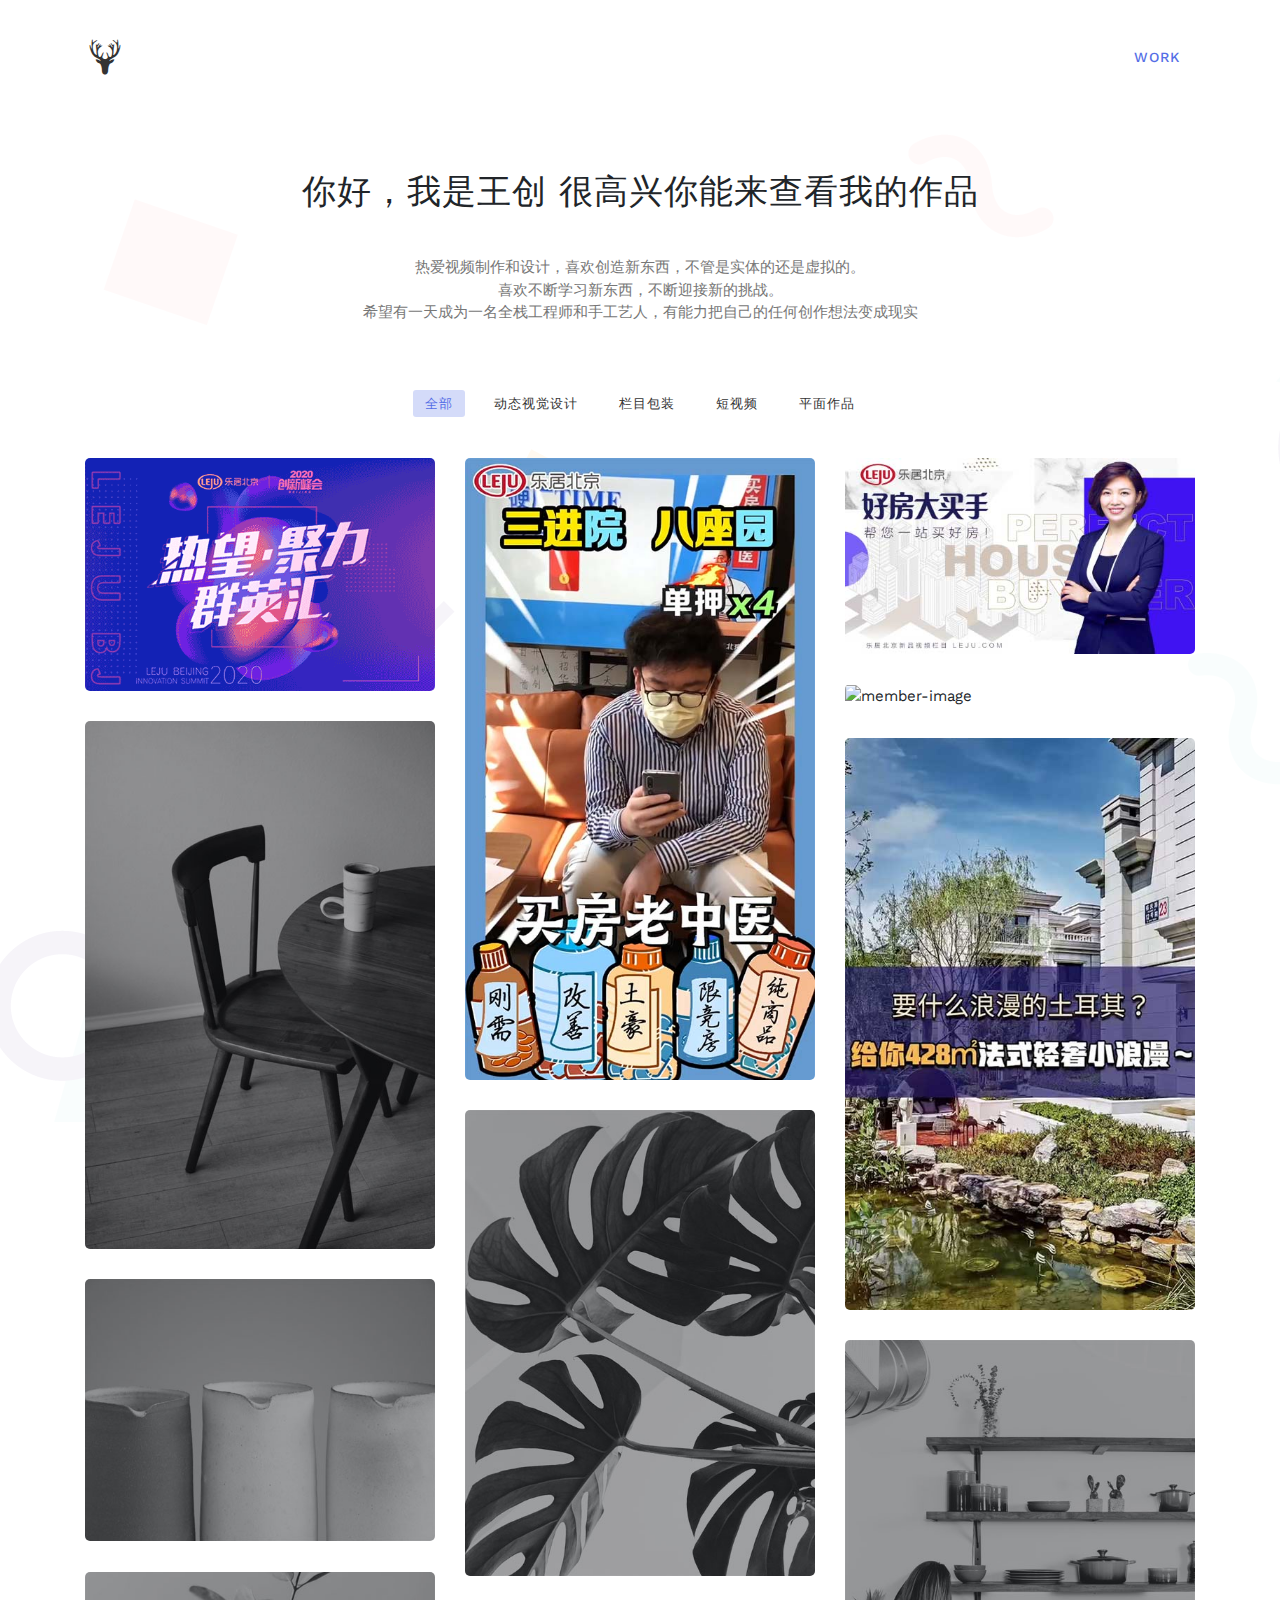
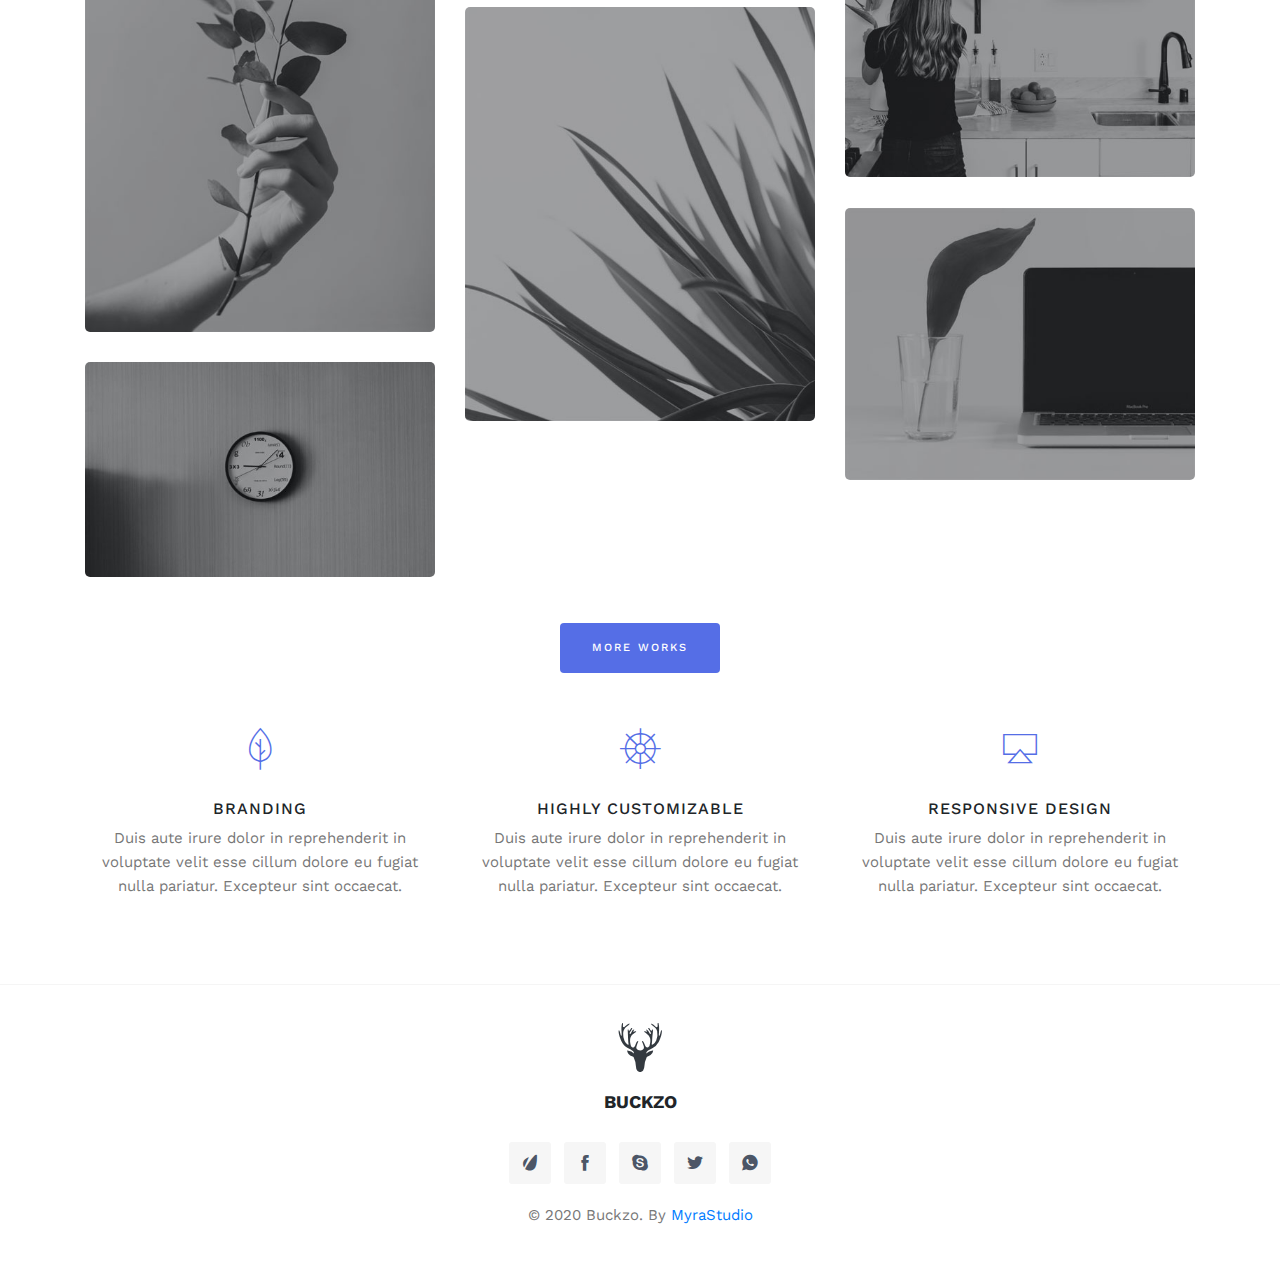
==== index.html @ aee93768 "author" ====
﻿<!DOCTYPE html>
<html lang="en" class="no-js">

    <head>
        <meta charset="utf-8">
        <meta name="viewport" content="width=device-width, initial-scale=1">
        <title>Buckzo - Responsive Minimal Template</title>
        <meta name="description" content="" />
        <meta name="keywords" content="" />
        <meta name="author" content="MyraStudio" />

		<link rel="stylesheet" type="text/css" href="video.css"/>


        <link rel="shortcut icon" href="images/favicon.ico">

        <!-- Bootstrap Css-->
        <link rel="stylesheet" type="text/css" href="css/bootstrap.min.css" />

        <!-- Materialdesign icon Css-->
        <link rel="stylesheet" type="text/css" href="css/icofont.min.css" />
        <!-- Pe 7 icon Css-->
        <link rel="stylesheet" type="text/css" href="css/pe-icon-7-stroke.css" />

        <!-- Custom Css -->
        <link rel="stylesheet" type="text/css" href="css/style.css" />

    </head>

    <body>

        <!-- Start Navbar -->

        <nav class="navbar navbar-expand-lg navbar-default navbar-custom navbar-light">
		
            <div class="container">
                <a class="navbar-brand logo" href="index.html"><i class="icofont-deer-head"></i></a>

                <div class="navbar-header">

                    <button class="navbar-toggler" type="button" data-toggle="collapse" data-target="#navbar-collapse-1"
                        aria-controls="navbarSupportedContent" aria-expanded="false" aria-label="Toggle navigation">
                        <span class="mdi mdi-menu"></span>
                    </button>
                </div>

                <div class="collapse navbar-collapse" id="navbar-collapse-1">
                    <ul class="nav navbar-nav ml-auto">
                        <li class="nav-item"><a class="nav-link" href="index.html">work</a></li>

                    </ul>
                </div>

            </div>
        </nav>
        <!-- End Navbar -->


        <section>
            <div class="container">
                <div class="row">
                    <div class="col-lg-12">
                        <div class="page-title text-center">
                            <div class="row justify-content-center">
                                <div class="col-lg-9">
                                    <h2>你好，我是<strong>王创</strong>     很高兴你能来查看我的作品
                                </h2>

                                    <p class="text-muted">热爱视频制作和设计，喜欢创造新东西，不管是实体的还是虚拟的。<br>喜欢不断学习新东西，不断迎接新的挑战。<br>希望有一天成为一名全栈工程师和手工艺人，有能力把自己的任何创作想法变成现实</p>
                                </div>
                            </div>
                        </div>
                    </div>
                </div>
            </div>
        </section>


        <section class="section">
            <div class="container">

                <!-- SECTION FILTER
                    ================================================== -->
                <div class="row">
                    <div class="col-lg-12">
                        <div class="portfolio-filter text-center">
                            <a href="#" data-filter="*" class="current waves-effect waves-success">全部</a>
                            <a href="#" data-filter=".design" class="waves-effect waves-success">动态视觉设计</a>
                            <a href="#" data-filter=".mockup" class="waves-effect waves-success">栏目包装</a>
                            <a href="#" data-filter=".personal" class="waves-effect waves-success">短视频</a>
                            <a href="#" data-filter=".android" class="waves-effect waves-success">平面作品</a>
                        </div>
                    </div>
                </div>

                <div class="port portfolio-masonry m-b-30">
                    <div class="portfolioContainer row">
                        <div class="col-lg-4 design">
                            <div class="portfolio-box">
                                <div class="m-video" data-src="media/leju2020.mp4">
                                    <div class="portfolio-box-img">
                                        <img src="images/works/leju2020.gif" class="img-fluid" alt="member-image">
                                    </div>
                                    <div class="portfolio-box-detail">
                                        <p>动态主视觉设计</p>
                                        <h4>乐居2020动态主视觉</h4>
                                    </div>
                                </div>
                             </div>
                        </div>

                        <div class="col-lg-4 personal">
							<div class="m-video" data-src="media/lzy_rapper.mp4" >

                                <div class="portfolio-box">
                                    <div class="portfolio-box-img">
                                        <img src="images/works/img2.jpg" class="img-fluid" alt="member-image">
                                    </div>
                                    <div class="portfolio-box-detail">
                                        <p>短视频</p>
                                        <h4>买房老中医_房产新说唱</h4>
                                    </div>
                                </div>

								</div>
                        </div>

                        <div class="col-lg-4  mockup">
                           <div class="m-video" data-src="media/dms_op.mp4">
                                <div class="portfolio-box">
                                    <div class="portfolio-box-img">
                                        <img src="images/works/img3.jpg" class="img-fluid" alt="member-image">
                                    </div>
                                    <div class="portfolio-box-detail">
                                        <p>栏目包装</p>
                                        <h4>好房大买手片头</h4>
                                    </div>
                                </div>
                            </div>
                        </div>

                        <div class="col-lg-4 design">
                          <div class="m-video" data-src="media/leju2020_wechat.mp4">
                                <div class="portfolio-box">
                                    <div class="portfolio-box-img">
                                        <img src="images/works/leju2020_wechat.gif" class="img-fluid" alt="member-image">
                                    </div>
                                    <div class="portfolio-box-detail">
                                        <p>动态视觉设计</p>
                                        <h4>乐居2020创新峰会 朋友圈前宣倒计时</h4>
                                    </div>
                                </div>
                            </div>
                        </div>

                        <div class="col-lg-4 mockup android">
                            <a href="">
                                <div class="portfolio-box">
                                    <div class="portfolio-box-img">
                                        <img src="images/works/img5.jpg" class="img-fluid" alt="member-image">
                                    </div>
                                    <div class="portfolio-box-detail">
                                        <p>UI Elements, Media</p>
                                        <h4>Console Activity</h4>
                                    </div>
                                </div>
                            </a>
                        </div>

                        <div class="col-lg-4 design personal">
                           <div class="m-video" data-src="media/dms_fs.mp4">
                                <div class="portfolio-box">
                                    <div class="portfolio-box-img">
                                        <img src="images/works/img6.jpg" class="img-fluid" alt="member-image">
                                    </div>
                                    <div class="portfolio-box-detail">
                                        <p>短视频</p>
                                        <h4>好房大买手_金隅上城庄园</h4>
                                    </div>
                                </div>
                            </div>
                        </div>

                        <div class="col-lg-4 mockup android">
                            <a href="">
                                <div class="portfolio-box">
                                    <div class="portfolio-box-img">
                                        <img src="images/works/img8.jpg" class="img-fluid" alt="member-image">
                                    </div>
                                    <div class="portfolio-box-detail">
                                        <p>UI Elements, Media</p>
                                        <h4>Console Activity</h4>
                                    </div>
                                </div>
                            </a>
                        </div>

                        <div class="col-lg-4 design mockup">
                            <a href="">
                                <div class="portfolio-box">
                                    <div class="portfolio-box-img">
                                        <img src="images/works/img7.jpg" class="img-fluid" alt="member-image">
                                    </div>
                                    <div class="portfolio-box-detail">
                                        <p>Illustrations, Graphics</p>
                                        <h4>Shake It!</h4>
                                    </div>
                                </div>
                            </a>
                        </div>

                        <div class="col-lg-4 design mockup">
                            <a href="">
                                <div class="portfolio-box">
                                    <div class="portfolio-box-img">
                                        <img src="images/works/img9.jpg" class="img-fluid" alt="member-image">
                                    </div>
                                    <div class="portfolio-box-detail">
                                        <p>Illustrations, Graphics</p>
                                        <h4>Shake It!</h4>
                                    </div>
                                </div>
                            </a>
                        </div>

                        <div class="col-lg-4 design mockup">
                            <a href="">
                                <div class="portfolio-box">
                                    <div class="portfolio-box-img">
                                        <img src="images/works/img10.jpg" class="img-fluid" alt="member-image">
                                    </div>
                                    <div class="portfolio-box-detail">
                                        <p>Illustrations, Graphics</p>
                                        <h4>Shake It!</h4>
                                    </div>
                                </div>
                            </a>
                        </div>

                        <div class="col-lg-4 design">
                            <a href="">
                                <div class="portfolio-box">
                                    <div class="portfolio-box-img">
                                        <img src="images/works/img11.jpg" class="img-fluid" alt="member-image">
                                    </div>
                                    <div class="portfolio-box-detail">
                                        <p>Illustrations, Graphics</p>
                                        <h4>Shake It!</h4>
                                    </div>
                                </div>
                            </a>
                        </div>

                        <div class="col-lg-4 design mockup">
                            <a href="">
                                <div class="portfolio-box">
                                    <div class="portfolio-box-img">
                                        <img src="images/works/img12.jpg" class="img-fluid" alt="member-image">
                                    </div>
                                    <div class="portfolio-box-detail">
                                        <p>Illustrations, Graphics</p>
                                        <h4>Shake It!</h4>
                                    </div>
                                </div>
                            </a>
                        </div>

                        <div class="col-lg-4 design mockup">
                            <a href="">
                                <div class="portfolio-box">
                                    <div class="portfolio-box-img">
                                        <img src="images/works/img13.jpg" class="img-fluid" alt="member-image">
                                    </div>
                                    <div class="portfolio-box-detail">
                                        <p>Illustrations, Graphics</p>
                                        <h4>Shake It!</h4>
                                    </div>
                                </div>
                            </a>
                        </div>

                    </div>
                    <!-- end portfoliocontainer-->
                </div>
                <!-- End row -->

                <div class="row">
                    <div class="col-lg-12">
                        <div class="text-center margin-t-30">
                            <a href="work.html" class="btn btn-custom">More works</a>
                        </div>
                    </div>
                </div>

            </div> <!-- end container -->
        </section>

        <section class="margin-t-30">
            <div class="container">

                <div class="row text-center">
                    <div class="col-lg-4">
                        <div class="service-box">
                            <div class="service-icon">
                                <i class="pe-7s-leaf text-custom"></i>
                            </div>
                            <h4 class="text-uppercase service-title mt-3">Branding</h4>

                            <p class="text-muted">Duis aute irure dolor in reprehenderit in voluptate velit esse cillum dolore eu fugiat nulla pariatur. Excepteur sint occaecat.</p>
                        </div>
                    </div>
                    <div class="col-lg-4">
                        <div class="service-box">
                            <div class="service-icon">
                                <i class="pe-7s-helm text-custom"></i>
                            </div>
                            <h4 class="text-uppercase service-title mt-3">Highly customizable</h4>

                            <p class="text-muted">Duis aute irure dolor in reprehenderit in voluptate velit esse cillum dolore eu fugiat nulla pariatur. Excepteur sint occaecat.</p>
                        </div>
                    </div>

                    <div class="col-lg-4">
                        <div class="service-box">
                            <div class="service-icon">
                                <i class="pe-7s-airplay text-custom"></i>
                            </div>
                            <h4 class="text-uppercase service-title mt-3">Responsive design</h4>

                            <p class="text-muted">Duis aute irure dolor in reprehenderit in voluptate velit esse cillum dolore eu fugiat nulla pariatur. Excepteur sint occaecat.</p>
                        </div>
                    </div>
                </div>

            </div> <!-- end container -->
        </section>


        <!-- FOOTER -->
        <footer class="footer">
            <div class="container">

                <div class="row">
                    <div class="col-lg-12">
                        <div class="text-center">
                            <a class="pb-2 display-4 mb-0 d-inline-block text-dark" href="index.html"><i
                                    class="icofont-deer-head"></i></a>
                            <h4 class="font-weight-bold">BUCKZO</h4>

                            <ul class="list-inline social-circle margin-t-30">
                                <li class="list-inline-item"><a href=""> <i class="icofont-envato"></i> </a></li>
                                <li class="list-inline-item"><a href=""> <i class="icofont-facebook"></i> </a></li>
                                <li class="list-inline-item"><a href=""> <i class="icofont-skype"></i> </a></li>
                                <li class="list-inline-item"><a href=""> <i class="icofont-twitter"></i> </a></li>
                                <li class="list-inline-item"><a href=""> <i class="icofont-whatsapp"></i> </a></li>
                            </ul>

                            <p class="text-muted m-b-0 copyright-txt"> © 2020 Buckzo. By <a href="http://www.bootstrapmb.com" title="">MyraStudio</a></p>

                        </div>
                    </div>
                </div>
                <!-- end row -->

            </div>
        </footer>

        <!-- END FOOTER -->

        <!-- JAVASCRIPTS -->
		<script src="js/jquery.min.js"></script>
<script src="js/pingzi_video.js" type="text/javascript" charset="utf-8"></script>
        <script src="js/jquery-2.1.4.min.js"></script>
        <script src="js/bootstrap.min.js"></script>
        <!-- isotope filter plugin -->
        <script src="js/isotope.pkgd.min.js"></script>
        <script src="js/portfolio-filter.js"></script>
        <script src="js/app.js"></script>
    </body>

</html>
---- video.css ----
ul,
li {
  padding: 0;
  margin: 0;
}
* {
  -webkit-box-sizing: border-box;
  -moz-box-sizing: border-box;
  box-sizing: border-box;
}
/*
 *  视频播放器
 * */
.video-box {
  position: fixed;
  top: 0;
  left: 0;
  right: 0;
  bottom: 0;
  width: 100%;
  height: 100%;
  font-size: 0;
  z-index: 99999999999;
}
.video-box button {
  display: inline-block;
  padding: 0;
  border: 0 none;
  background: none;
  text-align: center;
  outline: none;
  cursor: pointer;
}
.video-box .video-button {
  display: inline-block;
  width: 36px;
  height: 36px;
  color: #fff;
  position: relative;
  overflow: hidden;
}
.video-box .video-button i {
  font-size: 56px;
}
.video-box .video-button.video-btn-volume i {
  font-size: 20px;
}
.video-box .video-button.video-tooltip-toggle i {
  font-size: 20px;
}
.video-box .video-video {
  position: relative;
  width: 100%;
  height: 100%;
  overflow: hidden;
}
.video-box .video-video video {
  position: relative;
  display: block;
  top: 0;
  left: 0;
  width: 100%;
  height: 100%;
  background: #000;
}
.video-box .video-container {
  width: 852px;
  min-height: 550px;
  max-height: 90vh;
  background: #000000;
  overflow: hidden;
  opacity: 0;
}
.video-box .video-container.video-ready {
  opacity: 1;
}
.video-box.quanping .video-container {
  width: 100%;
  height: 100%;
  max-height: 100%;
  position: relative;
  left: 0;
  top: 0;
  transform: none;
}
.video-box.video-playing .video-div.video-hide-ui .video-ui {
  -webkit-transform: translateY(39px);
  -ms-transform: translateY(39px);
  transform: translateY(39px);
}
.video-box.heibian .video-container {
  padding: 40px 0;
}
.video-box.heibian .video-div.video-hide-ui .video-ui {
  -webkit-transform: translateY(0px);
  -ms-transform: translateY(0px);
  transform: translateY(0px);
}
.video-box.heibian.quanping .video-container {
  padding: 0;
}
.video-box.hideui .video-div .video-ui {
  -webkit-transform: translateY(39px);
  -ms-transform: translateY(39px);
  transform: translateY(39px);
}
.video-box .i {
  font-family: none;
  height: 100%;
  width: 100%;
  background-size: 80%;
  background-position: center;
  background-repeat: no-repeat;
}
.video-box .i:before,
.video-box i:after {
  display: none !important;
}
.video-box .i-voice-on {
  background-image: url("data:image/svg+xml;utf8,%3Csvg%20xmlns%3D'http%3A%2F%2Fwww.w3.org%2F2000%2Fsvg'%20viewBox%3D'0%200%2030%2030'%20%20%3E%3Cg%20%20stroke%3D'%23fff'%20stroke-width%3D'1'%20stroke-linecap%3D'round'%20stroke-linejoin%3D'round'%3E%3Cpath%20d%3D'M2%2C10L2%2C20L5%2C20L13%2C25L13%2C5L5%2C10L5%2C10Z'%2F%3E%3Cpath%20d%3D'M18%2C10C%2022%2C12%2022%2C18%2018%2C20'%20%2F%3E%3Cpath%20d%3D'M22%2C6C%2028%2C10%2028%2C20%2022%2C24'%20%2F%3E%3C%2Fg%3E%3C%2Fsvg%3E");
}
.video-box .i-voice-off {
  background-image: url("data:image/svg+xml;utf8,%3Csvg%20xmlns%3D'http%3A%2F%2Fwww.w3.org%2F2000%2Fsvg'%20viewBox%3D'0%200%2030%2030'%20%20%3E%3Cg%20%20stroke%3D'%23fff'%20stroke-width%3D'1'%20stroke-linecap%3D'round'%20stroke-linejoin%3D'round'%20%3E%3Cpath%20d%3D'M2%2C10L2%2C20L5%2C20L13%2C25L13%2C5L5%2C10L5%2C10Z'%2F%3E%3Cpath%20d%3D'M18%2C11L27%2C20'%20%2F%3E%3Cpath%20d%3D'M18%2C20L27%2C11'%20%2F%3E%3C%2Fg%3E%3C%2Fsvg%3E");
}
.video-box .i-bofang {
  background-image: url("data:image/svg+xml;utf8,%3Csvg%20xmlns%3D'http%3A%2F%2Fwww.w3.org%2F2000%2Fsvg'%20viewBox%3D'0%200%2030%2030'%3E%3Cg%20fill%3D'%23fff'%20stroke%3D'%23fff'%20stroke-width%3D'1'%20stroke-linecap%3D'round'%20stroke-linejoin%3D'round'%3E%3Cpath%20d%3D'M10%2C7L10%2C23L24%2C15z'%2F%3E%3C%2Fg%3E%3C%2Fsvg%3E");
}
.video-box .i-zhanting {
  background-image: url("data:image/svg+xml;utf8,%3Csvg%20xmlns%3D'http%3A%2F%2Fwww.w3.org%2F2000%2Fsvg'%20viewBox%3D'0%200%2030%2030'%3E%3Cg%20fill%3D'%23fff'%20stroke%3D'%23fff'%20stroke-width%3D'1'%20stroke-linecap%3D'round'%20stroke-linejoin%3D'round'%3E%3Cpath%20d%3D'M7%2C7L7%2C23L11%2C23L11%2C7z'%2F%3E%3Cpath%20d%3D'M20%2C7L20%2C23L24%2C23L24%2C7z'%2F%3E%3C%2Fg%3E%3C%2Fsvg%3E");
}
.video-box .i-quanping {
  background-image: url("data:image/svg+xml;utf8,%3Csvg%20xmlns%3D'http%3A%2F%2Fwww.w3.org%2F2000%2Fsvg'%20viewBox%3D'0%200%2030%2030'%20%20%3E%3Cg%20%20stroke%3D'%23fff'%20stroke-width%3D'1'%20stroke-linecap%3D'round'%20stroke-linejoin%3D'round'%20%3E%3Cpath%20d%3D'M6%2C10L6%2C6L10%2C6'%2F%3E%3Cpath%20d%3D'M6%2C21L6%2C25L10%2C25'%2F%3E%3Cpath%20d%3D'M20%2C6L24%2C6L24%2C10'%2F%3E%3Cpath%20d%3D'M20%2C25L24%2C25L24%2C21'%2F%3E%3C%2Fg%3E%3C%2Fsvg%3E");
}
.video-box .i-suoxiao {
  background-image: url("data:image/svg+xml;utf8,%3Csvg%20xmlns%3D'http%3A%2F%2Fwww.w3.org%2F2000%2Fsvg'%20viewBox%3D'0%200%2030%2030'%20%20%3E%3Cg%20%20stroke%3D'%23fff'%20stroke-width%3D'1'%20stroke-linecap%3D'round'%20stroke-linejoin%3D'round'%20%3E%3Cpath%20d%3D'M6%2C10L10%2C10L10%2C6'%2F%3E%3Cpath%20d%3D'M6%2C21L10%2C21L10%2C25'%2F%3E%3Cpath%20d%3D'M20%2C6L20%2C10L24%2C10'%2F%3E%3Cpath%20d%3D'M20%2C25L20%2C21L24%2C21'%2F%3E%3C%2Fg%3E%3C%2Fsvg%3E");
}
.video-bg {
  position: absolute;
  height: 100%;
  width: 100%;
  background: #000;
  opacity: .9;
}
.video-div {
  background: #000;
  font-size: 0;
  letter-spacing: -1px;
  position: absolute;
  height: 100%;
  width: 100%;
  top: 0;
  left: 0;
}
.video-ui {
  position: absolute;
  width: 100%;
  height: 41px;
  background-color: rgba(0, 0, 0, 0.8);
  left: 0;
  bottom: 0;
  z-index: 6;
  letter-spacing: .25px;
  -webkit-transition: transform 0.3s ease;
  -o-transition: transform 0.3s ease;
  -ms-transition: transform 0.3s ease;
  -moz-transition: transform 0.3s ease;
  transition: transform 0.3s ease;
  -webkit-transform: translateY(0px);
  -o-transform: translateY(0px);
  -ms-transform: translateY(0px);
  -moz-transform: translateY(0px);
  transform: translateY(0px);
}
.video-loading-pulse {
  position: absolute;
  width: 6px;
  height: 24px;
  top: 50%;
  left: 50%;
  background-color: rgba(255, 255, 255, 0.2);
  -webkit-animation: pulse 750ms infinite;
  animation: pulse 750ms infinite;
  -webkit-animation-delay: 250ms;
  animation-delay: 250ms;
}
.video-loading-pulse:before,
.video-loading-pulse:after {
  content: '';
  position: absolute;
  display: block;
  height: 16px;
  width: 6px;
  background: rgba(255, 255, 255, 0.2);
  top: 50%;
  -webkit-transform: translateY(-50%);
  transform: translateY(-50%);
  -webkit-animation: pulse 750ms infinite;
  animation: pulse 750ms infinite;
}
.video-loading-pulse:before {
  left: -12px;
}
.video-loading-pulse:after {
  left: 12px;
  -webkit-animation-delay: 500ms;
  animation-delay: 500ms;
}
@keyframes pulse {
  50% {
    background: white;
  }
}
.video-loading {
  opacity: 1;
  color: #2c97f6;
  font-size: 0;
  overflow: hidden;
  box-shadow: 0px 0px 0px 3600px #000;
  background: #000;
  width: 30px;
  height: 30px;
  -webkit-transition: all 0.5s;
  -o-transition: all 0.5s;
  -ms-transition: all 0.5s;
  -moz-transition: all 0.5s;
  transition: all 0.5s;
}
.video-loading i {
  border-radius: 50%;
  width: 24px;
  height: 24px;
  display: block;
  border: 0.25rem solid rgba(255, 255, 255, 0.2);
  border-top-color: white;
  -webkit-animation: adeg 1s infinite linear;
  -o-animation: adeg 1s infinite linear;
  -ms-animation: adeg 1s infinite linear;
  -moz-animation: adeg 1s infinite linear;
  animation: adeg 1s infinite linear;
}
.video-loading .i-loading:before {
  display: none;
  opacity: 0;
  visibility: hidden;
}
.video-loading.yihuanchun {
  opacity: 0;
}
@keyframes adeg {
  0% {
    -webkit-transform: rotate(0deg);
    transform: rotate(0deg);
  }
  100% {
    -webkit-transform: rotate(360deg);
    transform: rotate(360deg);
  }
}
.video-close {
  position: absolute;
  top: calc(52px + 2%);
  right: 5%;
  width: 30px;
  height: 30px;
  cursor: pointer;
  background: url("data:image/svg+xml;utf8,%3Csvg%20xmlns%3D'http%3A%2F%2Fwww.w3.org%2F2000%2Fsvg'%20viewBox%3D'0%200%2030%2030'%3E%3Cg%20fill%3D'%23fff'%3E%3Cpath%20d%3D'M0%2C1L1%2C0L30%2C29L29%2C30z'%2F%3E%3Cpath%20d%3D'M29%2C0L29%2C0L30%2C1L1%2C30L0%2C29z'%2F%3E%3C%2Fg%3E%3C%2Fsvg%3E");
  background-repeat: no-repeat;
}
.video-bofang.f-czspjuzhong {
  z-index: 2;
  font-size: 0;
}
.video-bofang.f-czspjuzhong i {
  display: block;
  border-radius: 50%;
  text-align: center;
  background-color: rgba(0, 0, 0, 0.8);
  color: #fff;
  width: 60px;
  height: 60px;
  cursor: pointer;
  line-height: 62px;
  font-size: 66px;
  -webkit-transition: transform 1s;
  -o-transition: transform 1s;
  -ms-transition: transform 1s;
  -moz-transition: transform 1s;
  transition: transform 1s;
}
.video-hide {
  z-index: 0 !important;
}
.video-hide i {
  opacity: 0;
  -webkit-transform: scale(3);
  -o-transform: scale(3);
  -ms-transform: scale(3);
  -moz-transform: scale(3);
  transform: scale(3);
  will-change: transform, opacity;
  z-index: 0;
}
.video-progress {
  display: block;
  position: absolute;
  width: 100%;
  bottom: 36px;
  height: 5px;
  cursor: pointer;
  -webkit-transition: all 0.3s ease;
  -o-transition: all 0.3s ease;
  -ms-transition: all 0.3s ease;
  -moz-transition: all 0.3s ease;
  transition: all 0.3s ease;
  z-index: 2;
}
.video-progress:hover .video-progress-hover,
.video-progress:hover .video-tooltip-time {
  opacity: 1;
}
.video-tooltip-time {
  width: 46px;
  position: absolute;
  height: 20px;
  z-index: 5;
  left: 0;
  right: 0;
  bottom: 8px;
  opacity: 0;
  -webkit-transition: opacity 0.5s;
  -o-transition: opacity 0.5s;
  -ms-transition: opacity 0.5s;
  -moz-transition: opacity 0.5s;
  transition: opacity 0.5s;
}
.video-tooltip-time .video-tinytip-content {
  margin-left: -23px;
}
.video-tooltip-time .video-text {
  background: rgba(0, 0, 0, 0.5);
  padding: 2px;
  border-radius: 2px;
}
.video-tinytip .video-tooltip-content {
  display: inline-block;
  padding: 0 4px;
  color: rgba(255, 255, 255, 0.5);
  font-size: 10px;
  line-height: 20px;
  text-align: center;
}
.video-progress-padding {
  position: absolute;
  width: 100%;
  height: 16px;
  bottom: 0;
  z-index: 40;
  cursor: pointer;
}
.video-progress-list {
  position: relative;
  top: -1px;
  z-index: 39;
  width: 100%;
  height: 100%;
  background-color: rgba(255, 255, 255, 0.2);
  -webkit-transform: scaleY(0.6);
  -ms-transform: scaleY(0.6);
  transform: scaleY(0.6);
  transition: -webkit-transform 0.1s cubic-bezier(0.4, 0, 1, 1);
  transition: transform 0.1s cubic-bezier(0.4, 0, 1, 1);
  transition: transform 0.1s cubic-bezier(0.4, 0, 1, 1), -webkit-transform 0.1s cubic-bezier(0.4, 0, 1, 1);
}
.video-progress-play,
.video-progress-buffer,
.video-progress-hover {
  position: absolute;
  top: 0;
  left: 0;
  width: 0;
  height: 100%;
}
.video-progress-buffer {
  z-index: 33;
  background-color: rgba(255, 255, 255, 0.4);
  -webkit-transition: all 0.3s ease;
  -o-transition: all 0.3s ease;
  -ms-transition: all 0.3s ease;
  -moz-transition: all 0.3s ease;
  transition: all 0.3s ease;
}
.video-progress-hover {
  z-index: 34;
  background-color: rgba(255, 255, 255, 0.5);
  opacity: 0;
  -webkit-transition: opacity 0.25s cubic-bezier(0, 0, 0.2, 1);
  -o-transition: opacity 0.25s cubic-bezier(0, 0, 0.2, 1);
  -ms-transition: opacity 0.25s cubic-bezier(0, 0, 0.2, 1);
  -moz-transition: opacity 0.25s cubic-bezier(0, 0, 0.2, 1);
  transition: opacity 0.25s cubic-bezier(0, 0, 0.2, 1);
}
.video-progress-play {
  z-index: 35;
  background-color: #2c97f6;
}
.video-progress-handle {
  width: 13px;
  height: 13px;
  position: absolute;
  top: 50%;
  right: -6.5px;
  margin-top: -6.5px;
  border-radius: 50%;
  background-color: #2c97f6;
  -webkit-transform: scale(0);
  -ms-transform: scale(0);
  transform: scale(0);
  transition: -webkit-transform 0.1s cubic-bezier(0.4, 0, 1, 1);
  transition: transform 0.1s cubic-bezier(0.4, 0, 1, 1);
  transition: transform 0.1s cubic-bezier(0.4, 0, 1, 1), -webkit-transform 0.1s cubic-bezier(0.4, 0, 1, 1);
}
.video-progress-padding:hover + .video-progress-list {
  -webkit-transform: scaleY(1);
  -ms-transform: scaleY(1);
  transform: scaleY(1);
}
.video-progress-padding:hover + .video-progress-list .video-progress-handle {
  -webkit-transform: scale(1);
  -ms-transform: scale(1);
  transform: scale(1);
}
.video-controls-buttons {
  position: absolute;
  bottom: 0;
  left: 0;
  height: 36px;
  width: 100%;
  padding: 0 10px;
  z-index: 3;
}
.video-time-panel {
  font-size: 12px;
  color: #777;
  display: inline-block;
  vertical-align: top;
  height: 36px;
  padding: 0 5px;
  line-height: 36px;
  letter-spacing: .25px;
}
.video-time-panel-current {
  color: #DEDEDF;
}
.video-fullscreen {
  float: right;
}
.video-definition {
  float: right;
  width: 55px;
  height: 36px;
  position: relative;
}
.video-definition .video-button {
  width: 100%;
}
.video-definition .video-button span {
  background: #fff;
  color: #333;
  font-size: 14px;
  padding: 2px 5px;
}
.video-definition .video-tooltip-content {
  width: 80px;
  left: 50%;
  margin-left: -40px;
  display: none;
  background: rgba(0, 0, 0, 0.5);
}
.video-definition:hover .video-tooltip-content {
  position: absolute;
  bottom: 35px;
  color: #aaa;
  display: block;
  z-index: 6;
}
.video-menu .video-menu-item {
  display: block;
  width: 100%;
  line-height: 36px;
  font-size: 14px;
  text-align: center;
  white-space: nowrap;
  padding: 0 12px;
  cursor: pointer;
  position: relative;
  height: 38px;
  background: -webkit-linear-gradient(top, transparent 0, transparent 50%, rgba(255, 255, 255, 0.1) 50%) center bottom no-repeat;
  background-size: 80% 1px;
}
.video-menu .video-menu-item:hover {
  color: #fff;
  background: rgba(255, 255, 255, 0.12);
}
.video-menu .video-menu-item.video-active {
  color: #FF8F00;
}
.video-volume {
  float: right;
  position: relative;
}
.video-popup .video-popup-content {
  transform: scaleY(0);
  bottom: 41px;
  position: absolute;
}
.video-popup .video-popup-content:after {
  content: '';
  position: absolute;
  bottom: -10px;
  left: 50%;
  margin-left: -5px;
  border: 5px solid transparent;
  border-top-color: rgba(0, 0, 0, 0.5);
}
.video-popup:hover .video-popup-content {
  -webkit-transform: scaleY(1);
  -o-transform: scaleY(1);
  -ms-transform: scaleY(1);
  -moz-transform: scaleY(1);
  transform: scaleY(1);
}
.video-volume-slider {
  left: 0;
  width: 36px;
  height: 100px;
  cursor: pointer;
  background: rgba(0, 0, 0, 0.8);
}
.video-tinytip-tiao {
  position: absolute;
  top: 0;
  left: 0;
  width: 100%;
  height: 100%;
}
.video-volume-range {
  position: absolute;
  left: 16px;
  top: 10px;
  width: 4px;
  height: 80px;
  background-color: rgba(0, 0, 0, 0.2);
}
.video-volume-range-current {
  position: absolute;
  left: 0;
  bottom: 0;
  width: 100%;
  height: 50%;
  background-color: #2c97f6;
}
.video-volume-handle {
  position: absolute;
  top: 0;
  left: -4px;
  width: 12px;
  height: 3px;
  background-color: #fff;
}
@media (max-width: 998px) {
  .video-box .video-container {
    width: 80vw;
    max-height: 80vh;
    min-height: 44.9vw;
  }
}
@media (max-width: 468px) {
  .video-box .video-container {
    width: 100vw;
    min-height: 54.9vw;
  }
  .video-loading i {
    font-size: 26px;
  }
  .video-definition {
    display: none;
  }
}
/*
 * 视频结尾
 * */
.f-czspjuzhong {
  position: absolute;
  top: 50%;
  left: 50%;
  -webkit-transform: translate(-50%, -50%);
  -o-transform: translate(-50%, -50%);
  -ms-transform: translate(-50%, -50%);
  -moz-transform: translate(-50%, -50%);
  transform: translate(-50%, -50%);
}
---- css/pe-icon-7-stroke.css ----
@font-face {
	font-family: 'Pe-icon-7-stroke';
	src:url('../fonts/Pe-icon-7-stroke.eot?d7yf1v');
	src:url('../fonts/Pe-icon-7-stroke.eot?#iefixd7yf1v') format('embedded-opentype'),
		url('../fonts/Pe-icon-7-stroke.woff?d7yf1v') format('woff'),
		url('../fonts/Pe-icon-7-stroke.ttf?d7yf1v') format('truetype'),
		url('../fonts/Pe-icon-7-stroke.svg?d7yf1v#Pe-icon-7-stroke') format('svg');
	font-weight: normal;
	font-style: normal;
}

[class^="pe-7s-"], [class*=" pe-7s-"] {
	display: inline-block;
	font-family: 'Pe-icon-7-stroke';
	speak: none;
	font-style: normal;
	font-weight: normal;
	font-variant: normal;
	text-transform: none;
	line-height: 1;

	/* Better Font Rendering =========== */
	-webkit-font-smoothing: antialiased;
	-moz-osx-font-smoothing: grayscale;
}

.pe-7s-album:before {
	content: "\e6aa";
}
.pe-7s-arc:before {
	content: "\e6ab";
}
.pe-7s-back-2:before {
	content: "\e6ac";
}
.pe-7s-bandaid:before {
	content: "\e6ad";
}
.pe-7s-car:before {
	content: "\e6ae";
}
.pe-7s-diamond:before {
	content: "\e6af";
}
.pe-7s-door-lock:before {
	content: "\e6b0";
}
.pe-7s-eyedropper:before {
	content: "\e6b1";
}
.pe-7s-female:before {
	content: "\e6b2";
}
.pe-7s-gym:before {
	content: "\e6b3";
}
.pe-7s-hammer:before {
	content: "\e6b4";
}
.pe-7s-headphones:before {
	content: "\e6b5";
}
.pe-7s-helm:before {
	content: "\e6b6";
}
.pe-7s-hourglass:before {
	content: "\e6b7";
}
.pe-7s-leaf:before {
	content: "\e6b8";
}
.pe-7s-magic-wand:before {
	content: "\e6b9";
}
.pe-7s-male:before {
	content: "\e6ba";
}
.pe-7s-map-2:before {
	content: "\e6bb";
}
.pe-7s-next-2:before {
	content: "\e6bc";
}
.pe-7s-paint-bucket:before {
	content: "\e6bd";
}
.pe-7s-pendrive:before {
	content: "\e6be";
}
.pe-7s-photo:before {
	content: "\e6bf";
}
.pe-7s-piggy:before {
	content: "\e6c0";
}
.pe-7s-plugin:before {
	content: "\e6c1";
}
.pe-7s-refresh-2:before {
	content: "\e6c2";
}
.pe-7s-rocket:before {
	content: "\e6c3";
}
.pe-7s-settings:before {
	content: "\e6c4";
}
.pe-7s-shield:before {
	content: "\e6c5";
}
.pe-7s-smile:before {
	content: "\e6c6";
}
.pe-7s-usb:before {
	content: "\e6c7";
}
.pe-7s-vector:before {
	content: "\e6c8";
}
.pe-7s-wine:before {
	content: "\e6c9";
}
.pe-7s-cloud-upload:before {
	content: "\e68a";
}
.pe-7s-cash:before {
	content: "\e68c";
}
.pe-7s-close:before {
	content: "\e680";
}
.pe-7s-bluetooth:before {
	content: "\e68d";
}
.pe-7s-cloud-download:before {
	content: "\e68b";
}
.pe-7s-way:before {
	content: "\e68e";
}
.pe-7s-close-circle:before {
	content: "\e681";
}
.pe-7s-id:before {
	content: "\e68f";
}
.pe-7s-angle-up:before {
	content: "\e682";
}
.pe-7s-wristwatch:before {
	content: "\e690";
}
.pe-7s-angle-up-circle:before {
	content: "\e683";
}
.pe-7s-world:before {
	content: "\e691";
}
.pe-7s-angle-right:before {
	content: "\e684";
}
.pe-7s-volume:before {
	content: "\e692";
}
.pe-7s-angle-right-circle:before {
	content: "\e685";
}
.pe-7s-users:before {
	content: "\e693";
}
.pe-7s-angle-left:before {
	content: "\e686";
}
.pe-7s-user-female:before {
	content: "\e694";
}
.pe-7s-angle-left-circle:before {
	content: "\e687";
}
.pe-7s-up-arrow:before {
	content: "\e695";
}
.pe-7s-angle-down:before {
	content: "\e688";
}
.pe-7s-switch:before {
	content: "\e696";
}
.pe-7s-angle-down-circle:before {
	content: "\e689";
}
.pe-7s-scissors:before {
	content: "\e697";
}
.pe-7s-wallet:before {
	content: "\e600";
}
.pe-7s-safe:before {
	content: "\e698";
}
.pe-7s-volume2:before {
	content: "\e601";
}
.pe-7s-volume1:before {
	content: "\e602";
}
.pe-7s-voicemail:before {
	content: "\e603";
}
.pe-7s-video:before {
	content: "\e604";
}
.pe-7s-user:before {
	content: "\e605";
}
.pe-7s-upload:before {
	content: "\e606";
}
.pe-7s-unlock:before {
	content: "\e607";
}
.pe-7s-umbrella:before {
	content: "\e608";
}
.pe-7s-trash:before {
	content: "\e609";
}
.pe-7s-tools:before {
	content: "\e60a";
}
.pe-7s-timer:before {
	content: "\e60b";
}
.pe-7s-ticket:before {
	content: "\e60c";
}
.pe-7s-target:before {
	content: "\e60d";
}
.pe-7s-sun:before {
	content: "\e60e";
}
.pe-7s-study:before {
	content: "\e60f";
}
.pe-7s-stopwatch:before {
	content: "\e610";
}
.pe-7s-star:before {
	content: "\e611";
}
.pe-7s-speaker:before {
	content: "\e612";
}
.pe-7s-signal:before {
	content: "\e613";
}
.pe-7s-shuffle:before {
	content: "\e614";
}
.pe-7s-shopbag:before {
	content: "\e615";
}
.pe-7s-share:before {
	content: "\e616";
}
.pe-7s-server:before {
	content: "\e617";
}
.pe-7s-search:before {
	content: "\e618";
}
.pe-7s-film:before {
	content: "\e6a5";
}
.pe-7s-science:before {
	content: "\e619";
}
.pe-7s-disk:before {
	content: "\e6a6";
}
.pe-7s-ribbon:before {
	content: "\e61a";
}
.pe-7s-repeat:before {
	content: "\e61b";
}
.pe-7s-refresh:before {
	content: "\e61c";
}
.pe-7s-add-user:before {
	content: "\e6a9";
}
.pe-7s-refresh-cloud:before {
	content: "\e61d";
}
.pe-7s-paperclip:before {
	content: "\e69c";
}
.pe-7s-radio:before {
	content: "\e61e";
}
.pe-7s-note2:before {
	content: "\e69d";
}
.pe-7s-print:before {
	content: "\e61f";
}
.pe-7s-network:before {
	content: "\e69e";
}
.pe-7s-prev:before {
	content: "\e620";
}
.pe-7s-mute:before {
	content: "\e69f";
}
.pe-7s-power:before {
	content: "\e621";
}
.pe-7s-medal:before {
	content: "\e6a0";
}
.pe-7s-portfolio:before {
	content: "\e622";
}
.pe-7s-like2:before {
	content: "\e6a1";
}
.pe-7s-plus:before {
	content: "\e623";
}
.pe-7s-left-arrow:before {
	content: "\e6a2";
}
.pe-7s-play:before {
	content: "\e624";
}
.pe-7s-key:before {
	content: "\e6a3";
}
.pe-7s-plane:before {
	content: "\e625";
}
.pe-7s-joy:before {
	content: "\e6a4";
}
.pe-7s-photo-gallery:before {
	content: "\e626";
}
.pe-7s-pin:before {
	content: "\e69b";
}
.pe-7s-phone:before {
	content: "\e627";
}
.pe-7s-plug:before {
	content: "\e69a";
}
.pe-7s-pen:before {
	content: "\e628";
}
.pe-7s-right-arrow:before {
	content: "\e699";
}
.pe-7s-paper-plane:before {
	content: "\e629";
}
.pe-7s-delete-user:before {
	content: "\e6a7";
}
.pe-7s-paint:before {
	content: "\e62a";
}
.pe-7s-bottom-arrow:before {
	content: "\e6a8";
}
.pe-7s-notebook:before {
	content: "\e62b";
}
.pe-7s-note:before {
	content: "\e62c";
}
.pe-7s-next:before {
	content: "\e62d";
}
.pe-7s-news-paper:before {
	content: "\e62e";
}
.pe-7s-musiclist:before {
	content: "\e62f";
}
.pe-7s-music:before {
	content: "\e630";
}
.pe-7s-mouse:before {
	content: "\e631";
}
.pe-7s-more:before {
	content: "\e632";
}
.pe-7s-moon:before {
	content: "\e633";
}
.pe-7s-monitor:before {
	content: "\e634";
}
.pe-7s-micro:before {
	content: "\e635";
}
.pe-7s-menu:before {
	content: "\e636";
}
.pe-7s-map:before {
	content: "\e637";
}
.pe-7s-map-marker:before {
	content: "\e638";
}
.pe-7s-mail:before {
	content: "\e639";
}
.pe-7s-mail-open:before {
	content: "\e63a";
}
.pe-7s-mail-open-file:before {
	content: "\e63b";
}
.pe-7s-magnet:before {
	content: "\e63c";
}
.pe-7s-loop:before {
	content: "\e63d";
}
.pe-7s-look:before {
	content: "\e63e";
}
.pe-7s-lock:before {
	content: "\e63f";
}
.pe-7s-lintern:before {
	content: "\e640";
}
.pe-7s-link:before {
	content: "\e641";
}
.pe-7s-like:before {
	content: "\e642";
}
.pe-7s-light:before {
	content: "\e643";
}
.pe-7s-less:before {
	content: "\e644";
}
.pe-7s-keypad:before {
	content: "\e645";
}
.pe-7s-junk:before {
	content: "\e646";
}
.pe-7s-info:before {
	content: "\e647";
}
.pe-7s-home:before {
	content: "\e648";
}
.pe-7s-help2:before {
	content: "\e649";
}
.pe-7s-help1:before {
	content: "\e64a";
}
.pe-7s-graph3:before {
	content: "\e64b";
}
.pe-7s-graph2:before {
	content: "\e64c";
}
.pe-7s-graph1:before {
	content: "\e64d";
}
.pe-7s-graph:before {
	content: "\e64e";
}
.pe-7s-global:before {
	content: "\e64f";
}
.pe-7s-gleam:before {
	content: "\e650";
}
.pe-7s-glasses:before {
	content: "\e651";
}
.pe-7s-gift:before {
	content: "\e652";
}
.pe-7s-folder:before {
	content: "\e653";
}
.pe-7s-flag:before {
	content: "\e654";
}
.pe-7s-filter:before {
	content: "\e655";
}
.pe-7s-file:before {
	content: "\e656";
}
.pe-7s-expand1:before {
	content: "\e657";
}
.pe-7s-exapnd2:before {
	content: "\e658";
}
.pe-7s-edit:before {
	content: "\e659";
}
.pe-7s-drop:before {
	content: "\e65a";
}
.pe-7s-drawer:before {
	content: "\e65b";
}
.pe-7s-download:before {
	content: "\e65c";
}
.pe-7s-display2:before {
	content: "\e65d";
}
.pe-7s-display1:before {
	content: "\e65e";
}
.pe-7s-diskette:before {
	content: "\e65f";
}
.pe-7s-date:before {
	content: "\e660";
}
.pe-7s-cup:before {
	content: "\e661";
}
.pe-7s-culture:before {
	content: "\e662";
}
.pe-7s-crop:before {
	content: "\e663";
}
.pe-7s-credit:before {
	content: "\e664";
}
.pe-7s-copy-file:before {
	content: "\e665";
}
.pe-7s-config:before {
	content: "\e666";
}
.pe-7s-compass:before {
	content: "\e667";
}
.pe-7s-comment:before {
	content: "\e668";
}
.pe-7s-coffee:before {
	content: "\e669";
}
.pe-7s-cloud:before {
	content: "\e66a";
}
.pe-7s-clock:before {
	content: "\e66b";
}
.pe-7s-check:before {
	content: "\e66c";
}
.pe-7s-chat:before {
	content: "\e66d";
}
.pe-7s-cart:before {
	content: "\e66e";
}
.pe-7s-camera:before {
	content: "\e66f";
}
.pe-7s-call:before {
	content: "\e670";
}
.pe-7s-calculator:before {
	content: "\e671";
}
.pe-7s-browser:before {
	content: "\e672";
}
.pe-7s-box2:before {
	content: "\e673";
}
.pe-7s-box1:before {
	content: "\e674";
}
.pe-7s-bookmarks:before {
	content: "\e675";
}
.pe-7s-bicycle:before {
	content: "\e676";
}
.pe-7s-bell:before {
	content: "\e677";
}
.pe-7s-battery:before {
	content: "\e678";
}
.pe-7s-ball:before {
	content: "\e679";
}
.pe-7s-back:before {
	content: "\e67a";
}
.pe-7s-attention:before {
	content: "\e67b";
}
.pe-7s-anchor:before {
	content: "\e67c";
}
.pe-7s-albums:before {
	content: "\e67d";
}
.pe-7s-alarm:before {
	content: "\e67e";
}
.pe-7s-airplay:before {
	content: "\e67f";
}
---- css/style.css ----
/* Theme Name: Buckzo - Responsive Minimal Template
   Author: MyraStudio
   Version: 1.0.0
   File Description: Main CSS file of the template
   更多模板：http://www.bootstrapmb.com
*/

/* 
Table of css

01. Basic
02. Helper
03. Navbar Custom
04. Portfolio
05. Testimonials 
06. Team
07. Services
08. Clients
09. Blog
10. Blog Detail
11. Contact
12. Pagination
13. Footer
14. Responsive

*/

@import url('https://fonts.googleapis.com/css?family=Work+Sans:400,500,600,700&display=swap');

/* ==========
   1.Basic
   ========== */

body {
    font-family: 'Work Sans', sans-serif;
    overflow-x: hidden;
    padding: 10px 0 30px 0;
    font-size: 15px;
    background: url("../images/bg-pattern.png") no-repeat;
} 

::selection{
    background: rgba(151, 160, 175, 0.3);
}

::-moz-selection {
    background: rgba(151, 160, 175, 0.3);
}
  
a,a:hover {
    text-decoration: none !important;
    outline: none !important;
}


/*==============
  2. Helper Class
  ===============*/

.h1, h1 {
    font-size: 36px;
}

.h2, h2 {
    font-size: 30px;
}                                                                     

.h4, h4 {
    font-size: 18px;
}

.h5, h5 {
    font-size: 14px;
}

.h6, h6 {
    font-size: 12px;
}

.margin-t-30 {
    margin-top: 30px;
}

.margin-t-50 {
    margin-top: 50px;
}

.text-custom {
    color: #556ee6;
}

.text-muted {
    color: #777!important;
}  

.page-title h2,.page-title h3{
    line-height: 50px;
    margin: 60px 0 40px 0;
    letter-spacing: 1px;
    font-size: 34px;
    font-weight: 300;
}

.page-title span {
    font-weight: 500;
    border-bottom: 3px solid;
}

a,
a:hover {
    text-decoration: none !important;
    outline: none !important;
}

button:focus{
    outline: none!important;
}

.subtitle {
    font-weight: 300;
    line-height: 28px;
    font-size: 16px;
}

.btn {
    border-width: 2px;
    border-radius: 4px;
    transition: all .3s ease-out;
    padding: 15px 30px;
    text-transform: uppercase;
    letter-spacing: 2px;
    font-weight: 500;
    font-size: 11px;
    outline: none !important;
}

.btn-rounded {
    border-radius: 30px;
}

.btn-dark {
    background-color: #4a4949;
    color: #ffffff !important;
} 

.btn-custom {
    background-color: #556ee6;
    color: #ffffff !important;
} 


/*==============
  3. Navbar Custom
  ===============*/

.navbar-custom {
    margin-bottom: 0px;
    width: 100%;
    z-index: 1000;
    border: none;
    color: #333;
    border-radius: 0px;
    position: relative;
}

.logo>img {
    height:42px;
}

.logo{
    padding: 19px 0px;
    height: 80px;
    line-height: 40px;
    font-weight: 700;
    font-size: 40px;
    color: #333 !important;
}

.navbar-custom .navbar-nav>li>a {
    font-size: 14px;
    line-height: 40px;
    letter-spacing: 1px;
    text-transform: uppercase;
    font-weight: 500;
    border-bottom: 2px solid transparent;
}

.navbar-light .navbar-nav .nav-link {
    color:#777;
    padding: 0;
    margin: 0 15px;
}

.navbar-toggler {
    padding: 4px 10px;
    font-size: 24px;
}

.navbar-toggler:hover {
    background-color: #ddd;
}

.navbar-default .navbar-nav>.open>a, .navbar-default .navbar-nav>.open>a:focus, .navbar-default .navbar-nav>.open>a:hover {
    color: #000;
    background-color:transparent;
}


.navbar-custom .navbar-nav>li>a:hover{
    color: #333;
    transition:all 0.3s;
}

.dropdown:hover .dropdown-content {
    display: block;
}

.dropdown-menu>li>a{
    display: block;
    padding: 10px 20px;
    clear: both;
    line-height: 1.42857143;
    color: #666;
    white-space: nowrap;
    font-weight: 400;
    font-size: 13px;
}

.dropdown-menu > li > a:hover, .dropdown-menu > .active > a:hover {
    text-decoration: none;
    color:#556ee6;
    transition: all 0.3s;
    background-color: transparent;
} 

.dropdown-menu>li:active>a,.dropdown-menu>li:hover>a {
    color: #556ee6;
}

.dropdown-submenu{
    position:relative;
}

.dropdown-submenu>.dropdown-menu{
    top:0;
    left:100%;
    right: auto;
    margin-top: -3px;
    -webkit-border-radius:0 6px 6px 6px;
    -moz-border-radius:0 6px 6px 6px;
    border-radius:0 6px 6px 6px;
}

.navbar-custom li.dropdown:last-of-type .dropdown-submenu>.dropdown-menu {
    right: 100%;
    left: auto;
}

.dropdown-submenu.pull-left{
    float:none;
}

.dropdown-submenu.pull-left>.dropdown-menu{
    left:-100%;
    margin-left:10px;
    -webkit-border-radius:6px 0 6px 6px;
    -moz-border-radius:6px 0 6px 6px;
    border-radius:6px 0 6px 6px;
}

.submenu-arrow {
    position: absolute;
    right: 8px;
    font-size: 16px;
    margin-top: -1px;
}

.navbar-custom .dropdown-menu {
    transition: all .3s ease;
    min-width: 200px;
    background-color: #fff;
    border: 1px solid #eee;
    border-radius: 4px;
    box-shadow: 0 0 18px 0 rgba(0,0,0,.05);
    padding: 10px;
}

.navbar-toggle{
    margin-top: 22px;
}

.navbar-custom .navbar-nav li.active-item > a{
    color: #556ee6;
}


/*==============
  4. Portfolio
===============*/

.portfolio-filter {
    margin-top: 50px;
    margin-bottom: 20px;
}

.portfolio-filter a {
    display: inline-block;
    margin: 0 6px 6px 6px;
    font-size: 13px;
    text-transform: uppercase;
    padding: 7px 12px 7px 12px;
    cursor: pointer;
    line-height: 1em;
    letter-spacing: 1px;
    transition: all 0.4s ease-in-out;
    color: #333;
    border-radius: 3px;
    font-weight: 500;
}

.portfolio-filter a:hover {
    color: #222;
}

.portfolio-filter a.current {
    background-color: rgba(85, 110, 230, 0.25);
    color: #556ee6;
}

.portfolio-box {
    overflow: hidden;
    position: relative;
    padding: 0;
    margin-top: 15px;
    margin-bottom: 15px; 
}

.portfolio-box .portfolio-box-img {
    position: relative;
    overflow: hidden; 
    border-radius: 5px;
}

.portfolio-box .portfolio-box-img:after {
    content: " ";
    display: block;
    position: absolute;
    top: 10px;
    bottom: 10px;
    left: 10px;
    right: 10px;
    border-radius: 5px;
    -webkit-transition: all 0.27s cubic-bezier(0.3, 0.1, 0.58, 1);
    -moz-transition: all 0.27s cubic-bezier(0.3, 0.1, 0.58, 1);
    -o-transition: all 0.27s cubic-bezier(0.3, 0.1, 0.58, 1);
    transition: all 0.27s cubic-bezier(0.3, 0.1, 0.58, 1); 
}

.portfolio-box .portfolio-box-img > img {
    -webkit-transition: all 0.3s cubic-bezier(0.3, 0.1, 0.58, 1);
    -moz-transition: all 0.3s cubic-bezier(0.3, 0.1, 0.58, 1);
    -o-transition: all 0.3s cubic-bezier(0.3, 0.1, 0.58, 1);
    transition: all 0.3s cubic-bezier(0.3, 0.1, 0.58, 1);
    border-radius: 0; 
}

.portfolio-box .portfolio-box-detail {
    opacity: 0;
    color: #1a1b1d;
    width: 100%;
    padding: 20px;
    box-sizing: border-box;
    position: absolute;
    left: 0;
    overflow: hidden;
    -webkit-transition: all 0.27s cubic-bezier(0.3, 0.1, 0.58, 1);
    -moz-transition: all 0.27s cubic-bezier(0.3, 0.1, 0.58, 1);
    -o-transition: all 0.27s cubic-bezier(0.3, 0.1, 0.58, 1);
    transition: all 0.27s cubic-bezier(0.3, 0.1, 0.58, 1); 
}

.portfolio-box .portfolio-box-detail h4 {
    margin-bottom: 0;
    margin-top: 5px;
    font-size: 16px; 
}

.portfolio-box .portfolio-box-detail p {
    margin-bottom: 0;
    color: #565f75;
    font-size: 13px;
    font-weight: 500;
}

.portfolio-box:hover .portfolio-box-detail {
    -webkit-transform: translateY(-100%);
    -moz-transform: translateY(-100%);
    transform: translateY(-100%);
    z-index: 3;
    opacity: 1; 
}

.portfolio-box:hover .portfolio-box-img:after {
    background: rgba(255, 255, 255, 0.8); 
}

.portfolio-box:hover .portfolio-box-img > img {
    -moz-transform: scale(1.05);
    -o-transform: scale(1.05);
    -ms-transform: scale(1.05);
    transform: scale(1.05); 
}

/* Project description */
.project-desc {
    line-height: 26px;
    font-size: 15px;
}


/*==============
  5. Testimonials
  ===============*/

.testimonial-box .client-comment{
    font-weight: 300;
    line-height: 26px;
    font-style: italic;
    font-size: 16px;
}

.testimonial-box .testi-user {
    height: 60px;
    width: 60px;
    margin: 20px 0 10px 0;
}


/*==============
  6. Team
  ===============*/

.team-box {
    padding: 30px 20px;
    margin-top: 30px;
}

.team-box img {
    margin-bottom: 15px;
}


/*==============
  7. Services
  ===============*/

.service-box {
    padding: 20px 0;
}

.service-box .service-icon {
    font-size: 42px;
    line-height: 60px;
}

.service-box .service-title {
    font-size: 16px;
    letter-spacing: 1px;
}

.service-box p {
    line-height: 24px;
}


/*==============
   8. Clients
  ===============*/

.client-box {
    padding: 30px 20px;
    text-align: center;
}

.client-box img {
    opacity: 0.7;
    margin: 0 auto;
}

.client-box img:hover {
    opacity: 1;
}


/*==============
  9. Blog
  ===============*/

.post {
    margin: 0 0 45px;
}

.post + .post {
    border-top: 1px solid rgba(238, 238, 238, .7);
    padding-top: 50px;
}

.post-preview {
    -webkit-transition: all .3s ease-out;
    transition: all .3s ease-out;
    margin: 0 0 25px;
}

.post-preview:hover {
    opacity: .7;
}

.post-header {
    margin: 0 0 30px;
}

.post-title {
    font-size: 22px;
    margin: 0 0 10px;
}

.post-title a {
    color: #333;
    -webkit-transition: all .3s ease-out;
    transition: all .3s ease-out;
}

.post-title a:hover {
    color: #556ee6;
}

.post-meta {
    list-style: none;
    padding: 0;
    margin: 0;
    opacity: .7;
}

.post-meta > li {
    display: inline-block;
    margin-right: 30px;
}

.post-meta > li:last-child {
    margin-right: 0;
}

.post .post-meta a,.post-meta a {
    color: #636973;
}

.post-meta a:hover,.post-meta a:focus,.post-more a:hover {
    color: #556ee6;
}

.post-more a {
    color: #333;
    font-weight: 500;
    text-decoration: underline !important;
}

.post-tags {
    margin: 40px 0 0;
}

.post-tags a {
    background-color: #f5f5f5;
    border-radius: 2px;
    display: inline-block;
    text-transform: uppercase;
    letter-spacing: 1px;
    font-size: 7px;
    color: #303133;
    padding: 7px 8px 5px 10px;
    margin: 5px 10px 5px 0;
}

.post-tags a:hover,
.post-tags a:focus {
    background: #556ee6;
    color: #fff;
}

.post-content h1,
.post-content h2,
.post-content h3,
.post-content h4,
.post-content h5,
.post-content h6 {
    margin: 30px 0 20px;
}

.post-content h1:first-child,
.post-content h2:first-child,
.post-content h3:first-child,
.post-content h4:first-child,
.post-content h5:first-child,
.post-content h6:first-child {
    margin-top: 0;
}

.post-content p,
.post-content ul,
.post-content ol {
    margin: 0 0 20px;
    line-height: 24px;
}

.post-content ul,
.post-content ol {
    margin-left: 40px;
}

.post-content ul {
    list-style-type: disc;
}

.post-content ol {
    list-style-type: decimal;
}

.sidebar {
    padding-left: 30px;
}

.sidebar .widget:last-child {
    border: 0;
    padding: 0;
}

.widget_search form {
    position: relative;
}

.search-button {
    position: absolute;
    top: 0;
    height: 100%;
    right: 10px;
    background-color: transparent;
    border: none;
    font-size: 20px;
    -webkit-transition: all .3s ease-out;
    transition: all .3s ease-out;
}

.search-button:focus,
.search-button.focus,
.search-button.active.focus,
.search-button.active:focus,
.search-button:active.focus,
.search-button:active:focus {
    outline: 0;
}

.search-button:hover {
    color: #556ee6;
}

.widget-title {
    position: relative;
    font-size: 16px;
    margin: 0 0 25px;
    font-weight: 500;
}

.widget-title:before {
    content: "";
    display: block;
    position: absolute;
    bottom: 0;
    width: 100%;
    border-bottom: 1px solid #eee;
}

.widget-title:after {
    content: "";
    display: block;
    width: 35px;
    z-index: 1;
    position: relative;
    border-bottom: 1px solid #556ee6;
    margin: 20px auto 25px 0px;
}

.widget {
    margin: 0 0 40px;
    font-size: 14px;
}

.widget ul,
.widget ol {
    list-style: none;
    padding: 0;
    margin: 0;
}

.widget ul li,
.widget ol li {
    padding-bottom: 10px;
    margin-bottom: 10px;
}

.widget ul li:last-child,
.widget ol li:last-child {
    border: 0;
}

.widget ul li a,
.widget ol li a {
    color: #333333;
}

.widget ul li a:hover,
.widget ol li a:hover {
    color: #556ee6;
}

.widget select {
    width: 100%;
    box-shadow: none;
    border-radius: 2px;
    border-color: #eee;
    padding: 12px 15px;
    height: 49px;
    font-size: 14px;
}

.widget select:focus {
    border-color: #556ee6;
    box-shadow: none;
}

.widget_archive ul li a,
.widget_categories ul li a {
    margin-right: 5px;
}

.post-date {
    display: block;
    opacity: .7;
}

.tagcloud > a {
  background: #f5f5f5;
  border-radius: 2px;
  color: #303133;
  display: inline-block;
  font-size: 9px;
  letter-spacing: 1px;
  margin: 5px 10px 5px 0;
  padding: 7px 8px 5px 10px;
  text-transform: uppercase;
}

.tagcloud > a:hover {
    background: #556ee6;
    color: #fff;
}

.widget_recent_entries_custom ul li {
    border-bottom: 1px solid rgba(238, 238, 238, .7);
    margin-bottom: 15px;
    padding-bottom: 15px;
}

.widget_recent_entries_custom .wi {
    float: left;
    width: 64px;
}

.widget_recent_entries_custom .wb {
    padding-top: 2px;
    margin-left: 84px;
}

.widget_recent_entries_custom .wb a {
    color: #303133;
}

.text-widget-des {
    line-height: 24px;
}


/*==============
  10.Blog Detail
  ===============*/
.blog-detail-description {
    color: #666;
}

.blog-detail-description p {
    line-height: 24px;
}

blockquote {
    font-size: 16px;
    border-left: 4px solid #eee;
    font-weight: 300;
    line-height: 30px;
    font-style: italic;
    padding: 10px 20px;
}

.media,.media-list {
    margin-top: 50px;
}

.media img{
    width: 52px;
    height: 52px;
}

.media-heading {
  font-size: 16px;
}

.media-body a {
    float: right;
    font-size: 13px;
}

.media-body h6 {
    margin-bottom: 20px;
}


/*==============
 11. Contact
  ===============*/
.form-control {
    box-shadow: none;
    border-radius: 2px;
    padding: 12px 15px;
    height: 49px;
    font-size: 14px;
}

.form-control:focus {
    border-color: #556ee6;
    box-shadow: none;
}

.input-lg {
    height: 54px;
    font-size: 15px;
}

.input-sm {
    height: 45px;
    font-size: 13px;
}

.form-group {
    margin-bottom: 20px;
}


/*==============
 12. Pagination
  ===============*/

.pagination > li {
    display: inline-block;
    margin: 5px 2px 0 0;
}

.pagination > li:first-child > a, .pagination > li:first-child > span {
    border-radius: 3px;
}

.pagination > li > a, .pagination > li > span {
    border: 2px solid #eeeeee;
    border-radius: 3px;
    color: #777777;
    display: block;
    float: none;
    padding: 8px 15px;
}

.pagination > .active > a, .pagination > .active > span {
    background: #27cbc0 none repeat scroll 0 0;
    border-color: #27cbc0;
    color: #ffffff;
}

.pagination > li > a:hover, .pagination > li > a:focus, .pagination > li > span:hover, .pagination > li > span:focus {
    background: #666 none repeat scroll 0 0;
    border-color: #666;
    color: #ffffff;
}

.pagination > .active > a, .pagination > .active > a:focus, .pagination > .active > a:hover, .pagination > .active > span, .pagination > .active > span:focus, .pagination > .active > span:hover {
    background-color: #666;
    border-color: #666;
    color: #fff;
    cursor: default;
    z-index: 3;
}


/*==============
  13. Footer
  ===============*/

.footer {
    margin: 50px 0 -30px 0;
    padding: 30px 0;
    border-top: 1px solid #f5f5f5;
}

.social-circle li a {
    height: 42px;
    width: 42px;
    color: #4c5667;
    border-radius: 3px;
    font-size: 18px;
    display: inline-block;
    line-height: 42px;
    background-color: #f6f6f6;
    transition: all 0.5s ease-in-out;
}

.social-circle li a:hover {
    color: #ffffff !important;
    background-color: #556ee6;
}

.copyright-txt {
    margin-top: 20px;
}



/* ==========
   14. Responsive
   ========== */

@media (min-width: 769px) {
    ul.nav li:hover > ul.dropdown-menu {
        display: block;
    }

    #navbar {
        text-align: center;
    }

    .nav>li>a {
        padding-top: 20px;
        padding-bottom: 20px;
    }
}

@media (max-width: 768px){ 
    body {
        padding: 0;
    }
    .dropdown-menu > li > a:hover, .dropdown-menu > .active > a:hover {
        text-decoration: none;
        color:#556ee6 !important;
        transition: all 0.3s;
    }    
}

@media (max-width: 767px){ 
    .sidebar {
        padding-top: 50px;
        padding-left: 0;
    }
    .navbar-custom .navbar-nav>li>a {
        line-height: 24px;
    }
    .page-title h2 {
        line-height: 36px;
        font-size: 22px;
        margin-top: 40px;
    }
}

.rectangle, .triangle, .circle {
    position: absolute;
    top: 0px;
    left: 0px;
	z-inde: 1；
}

.circle {
    opacity: .5;
    width: 70px;
    animation-name: bubble3;
    animation-duration: 18s;
    animation-fill-mode: forwards;
    animation-iteration-count: infinite;
    animation-timing-function: ease-in-out;
}

.rectangle {
    opacity: .5;
    width: 80px;
    animation-name: bubble;
    animation-duration: 23s;
    animation-delay: 3s;
    animation-fill-mode: both;
    animation-iteration-count: infinite;
    animation-direction: alternate;
}

.triangle {
    opacity: .5;
    width: 100px;
    animation-name: bubble2;
    animation-timing-function: ease-in-out;
    animation-duration: 22s;
    animation-fill-mode: both;
    animation-iteration-count: infinite;
    animation-direction: alternate;
    animation-timing-function: ease-out;
}

@keyframes bubble {
    from {
        transform: translate(-100px, 300px) rotate(0);
    }
    to {
        transform: translate(600px, -50px) rotate(300deg);
    }
}

@keyframes bubble2 {
    from {
        transform: translate(-50px, -150px) rotate(0);
    }
    to {
        transform: translate(1000px, 650px) rotate(800deg);
    }
}

@keyframes bubble3 {
    0% {
        opacity: 0;
        transform: translate(700px, 600px);
    }
    25% {
        opacity: 1;
    }
    100% {
        opacity: 1;
        transform: translate(750px, -200px);
    }
}
.portfolioContainer{
  z-inde: 2；
}
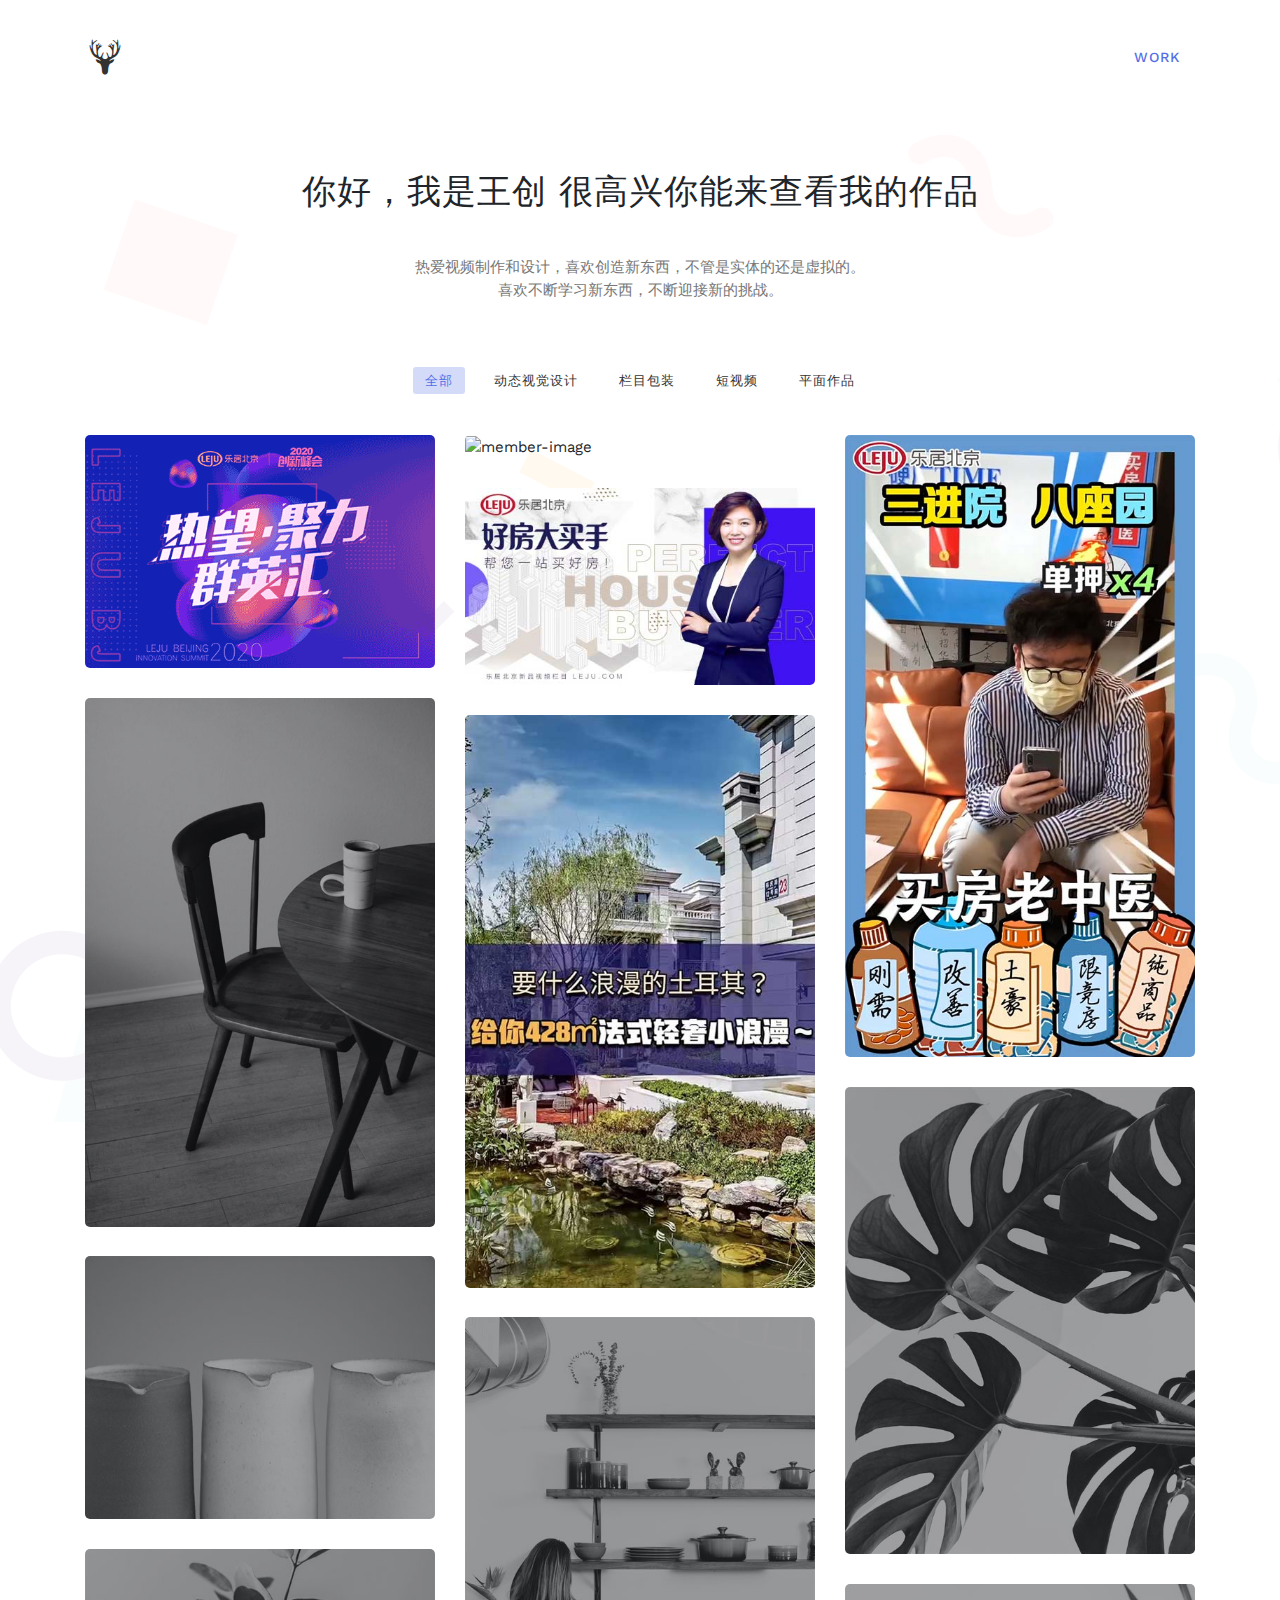
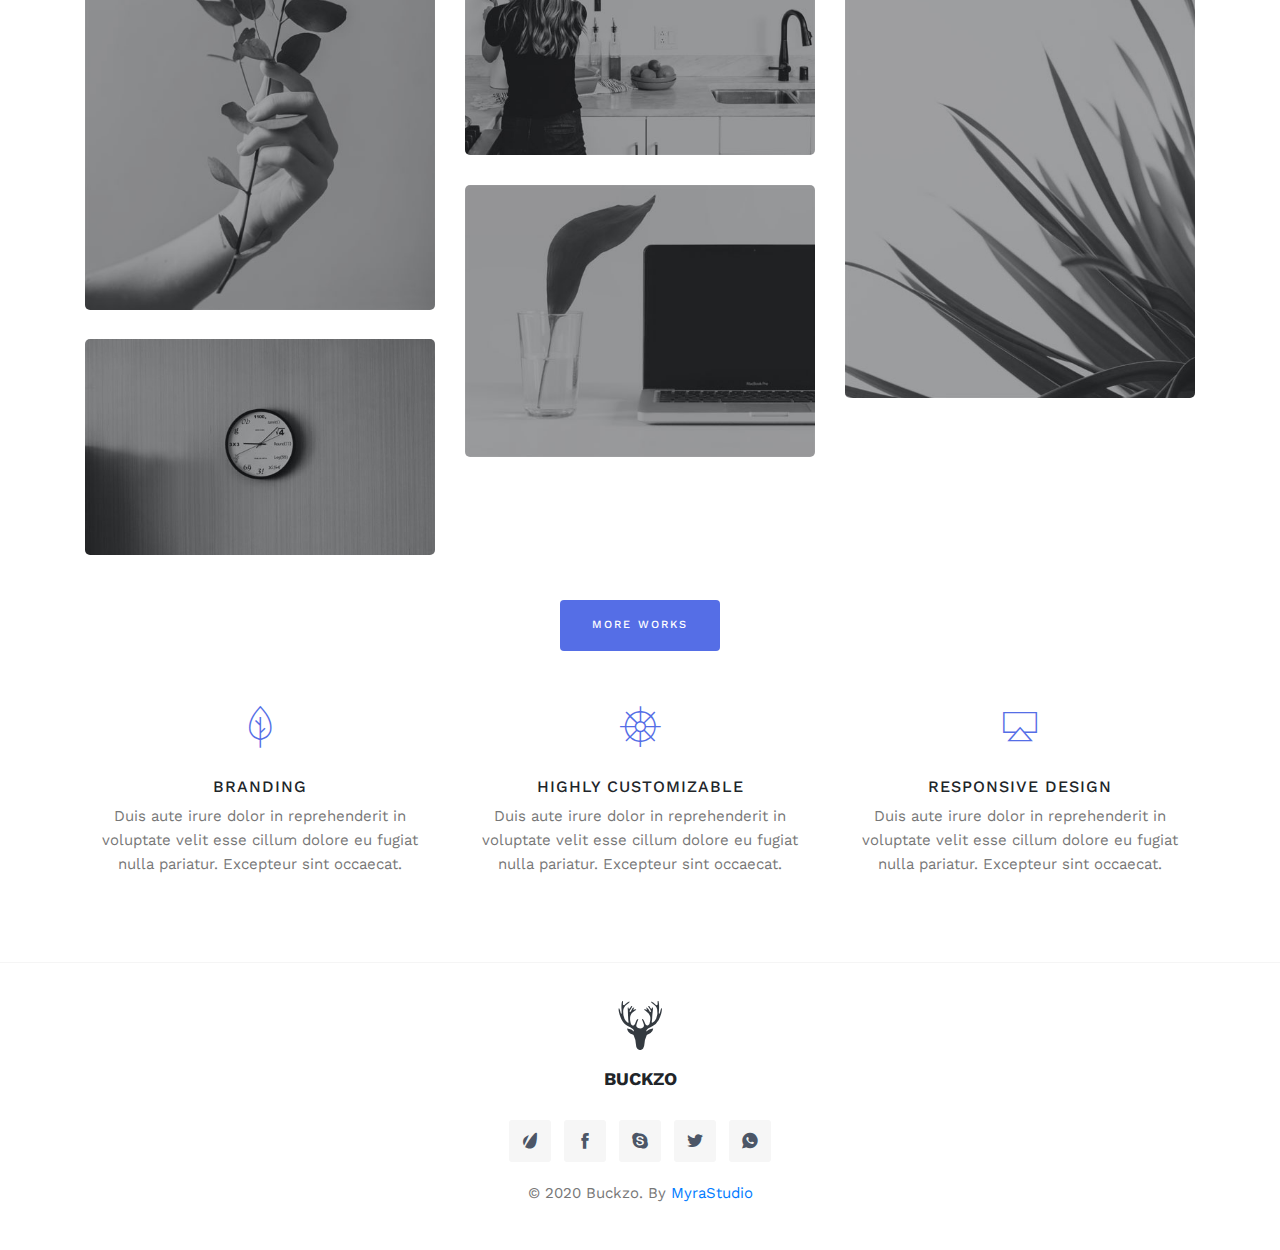
==== commit 09475818: "author" ====
--- a/index.html
+++ b/index.html
@@ -32,7 +32,7 @@
         <!-- Start Navbar -->
 
         <nav class="navbar navbar-expand-lg navbar-default navbar-custom navbar-light">
-		
+
             <div class="container">
                 <a class="navbar-brand logo" href="index.html"><i class="icofont-deer-head"></i></a>
 
@@ -66,7 +66,7 @@
                                     <h2>你好，我是<strong>王创</strong>     很高兴你能来查看我的作品
                                 </h2>
 
-                                    <p class="text-muted">热爱视频制作和设计，喜欢创造新东西，不管是实体的还是虚拟的。<br>喜欢不断学习新东西，不断迎接新的挑战。<br>希望有一天成为一名全栈工程师和手工艺人，有能力把自己的任何创作想法变成现实</p>
+                                    <p class="text-muted">热爱视频制作和设计，喜欢创造新东西，不管是实体的还是虚拟的。<br>喜欢不断学习新东西，不断迎接新的挑战。
                                 </div>
                             </div>
                         </div>
@@ -97,7 +97,7 @@
                     <div class="portfolioContainer row">
                         <div class="col-lg-4 design">
                             <div class="portfolio-box">
-                                <div class="m-video" data-src="media/leju2020.mp4">
+                                <div class="m-video" data-src="http://1253473436.vod2.myqcloud.com/2e3c1425vodgzp1253473436/db04bccd5285890810445742556/S3Cnt92ZZ9MA.mp4">
                                     <div class="portfolio-box-img">
                                         <img src="images/works/leju2020.gif" class="img-fluid" alt="member-image">
                                     </div>
@@ -108,9 +108,22 @@
                                 </div>
                              </div>
                         </div>
+                        <div class="col-lg-4 design">
+                          <div class="m-video" data-src="http://1253473436.vod2.myqcloud.com/2e3c1425vodgzp1253473436/90879a895285890810444869012/eZmuFsLl06UA.mp4">
+                                <div class="portfolio-box">
+                                    <div class="portfolio-box-img">
+                                        <img src="images/works/leju2020_wechat.gif" class="img-fluid" alt="member-image">
+                                    </div>
+                                    <div class="portfolio-box-detail">
+                                        <p>动态视觉设计</p>
+                                        <h4>乐居2020创新峰会 朋友圈前宣倒计时</h4>
+                                    </div>
+                                </div>
+                            </div>
+                        </div>
 
                         <div class="col-lg-4 personal">
-							<div class="m-video" data-src="media/lzy_rapper.mp4" >
+							<div class="m-video" data-src="http://1253473436.vod2.myqcloud.com/2e3c1425vodgzp1253473436/cd3b02a75285890810445170780/DeVdR46sCoEA.mp4" >
 
                                 <div class="portfolio-box">
                                     <div class="portfolio-box-img">
@@ -126,7 +139,8 @@
                         </div>
 
                         <div class="col-lg-4  mockup">
-                           <div class="m-video" data-src="media/dms_op.mp4">
+                           <div class="m-video" data-src="http://1253473436.vod2.myqcloud.com/2e3c1425vodgzp1253473436/f3a55af05285890810395069436/wAUMotISRUEA.mp4
+">
                                 <div class="portfolio-box">
                                     <div class="portfolio-box-img">
                                         <img src="images/works/img3.jpg" class="img-fluid" alt="member-image">
@@ -139,19 +153,7 @@
                             </div>
                         </div>
 
-                        <div class="col-lg-4 design">
-                          <div class="m-video" data-src="media/leju2020_wechat.mp4">
-                                <div class="portfolio-box">
-                                    <div class="portfolio-box-img">
-                                        <img src="images/works/leju2020_wechat.gif" class="img-fluid" alt="member-image">
-                                    </div>
-                                    <div class="portfolio-box-detail">
-                                        <p>动态视觉设计</p>
-                                        <h4>乐居2020创新峰会 朋友圈前宣倒计时</h4>
-                                    </div>
-                                </div>
-                            </div>
-                        </div>
+
 
                         <div class="col-lg-4 mockup android">
                             <a href="">
@@ -168,7 +170,7 @@
                         </div>
 
                         <div class="col-lg-4 design personal">
-                           <div class="m-video" data-src="media/dms_fs.mp4">
+                           <div class="m-video" data-src="http://1253473436.vod2.myqcloud.com/2e3c1425vodgzp1253473436/dff87c105285890810445984254/fh1lncGV5ZYA.mp4">
                                 <div class="portfolio-box">
                                     <div class="portfolio-box-img">
                                         <img src="images/works/img6.jpg" class="img-fluid" alt="member-image">
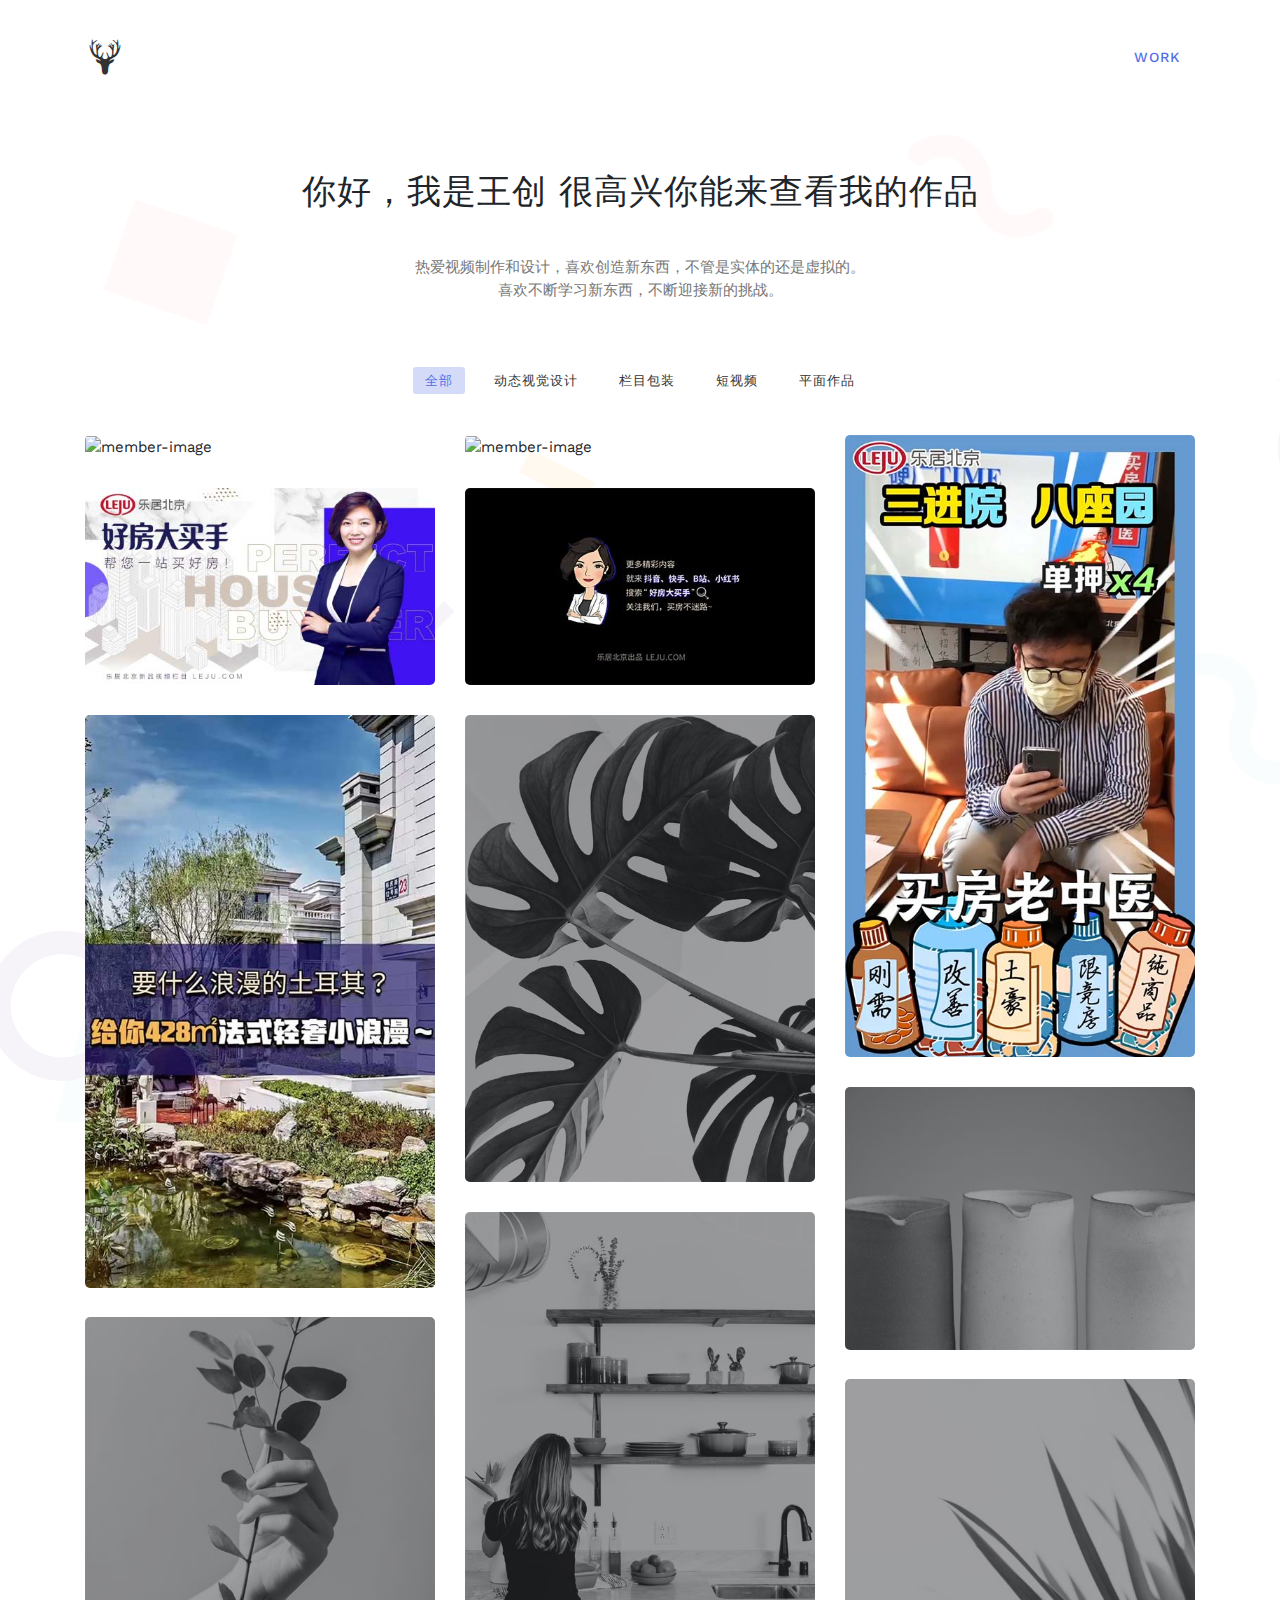
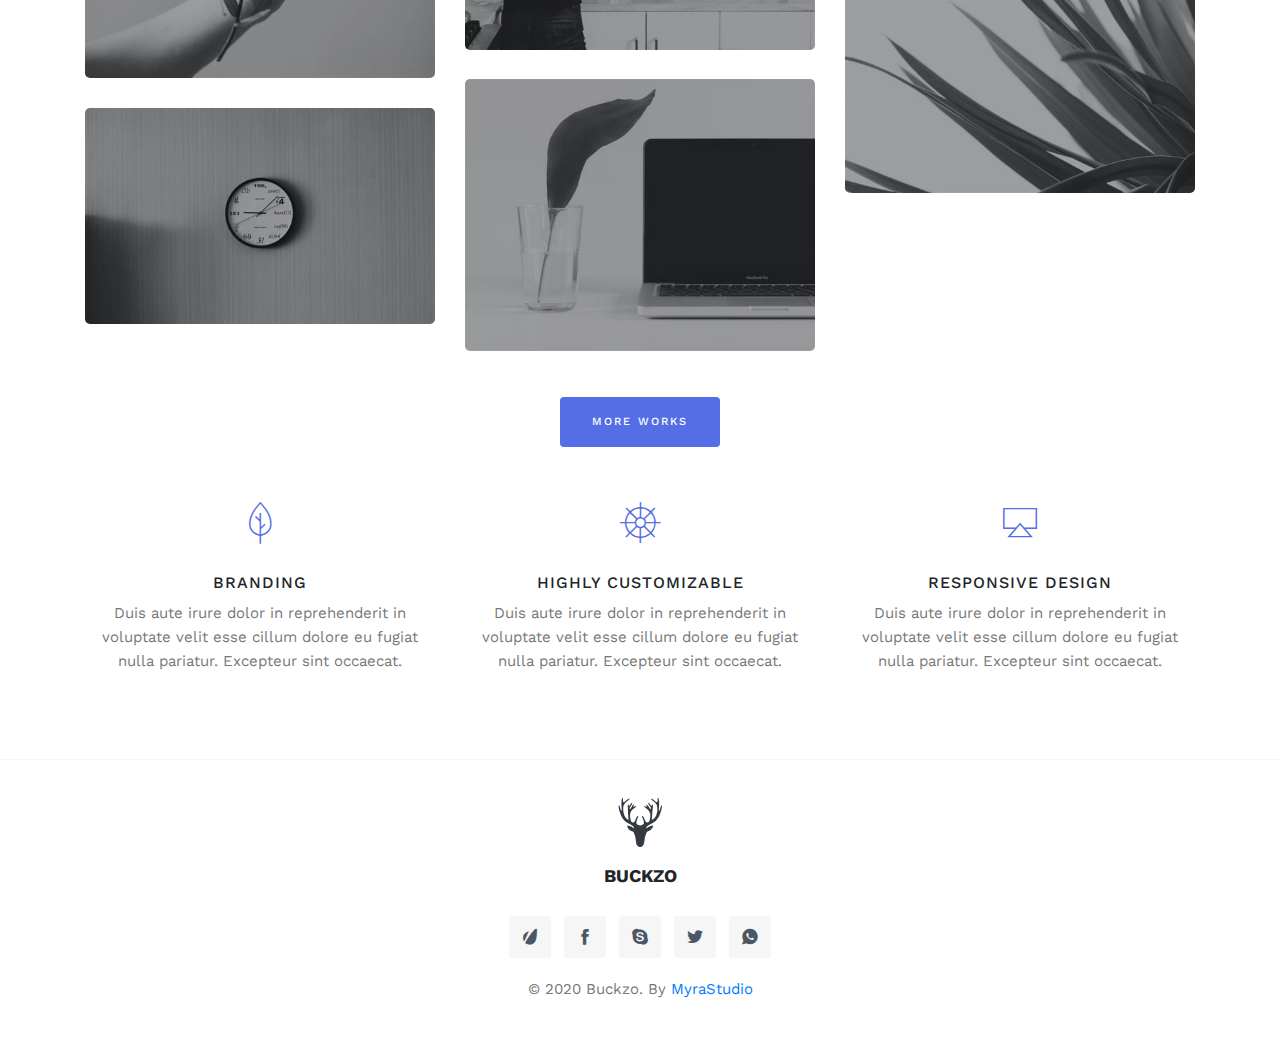
==== commit 156bd61c: "author" ====
--- a/index.html
+++ b/index.html
@@ -99,7 +99,7 @@
                             <div class="portfolio-box">
                                 <div class="m-video" data-src="http://1253473436.vod2.myqcloud.com/2e3c1425vodgzp1253473436/db04bccd5285890810445742556/S3Cnt92ZZ9MA.mp4">
                                     <div class="portfolio-box-img">
-                                        <img src="images/works/leju2020.gif" class="img-fluid" alt="member-image">
+                                        <img src="https://ess.leju.com/house/photo/42-1-v0XcOnwjLEIkyu140Oi4VYgIGm9aHMVLvdRznm4xoSdE2SBD3itgeF78iMhlpHBozzAwa5fA3nH2p3kk.gif" class="img-fluid" alt="member-image">
                                     </div>
                                     <div class="portfolio-box-detail">
                                         <p>动态主视觉设计</p>
@@ -112,7 +112,7 @@
                           <div class="m-video" data-src="http://1253473436.vod2.myqcloud.com/2e3c1425vodgzp1253473436/90879a895285890810444869012/eZmuFsLl06UA.mp4">
                                 <div class="portfolio-box">
                                     <div class="portfolio-box-img">
-                                        <img src="images/works/leju2020_wechat.gif" class="img-fluid" alt="member-image">
+                                        <img src="https://ess.leju.com/house/photo/42-1-HkEP4hyznfYoMngBstuYXlNOzKyQPm1gjbtxpr6XSdU2FDNnN7O7VIqIZ5hxGDclbihlwHlDz1ocXfQz.gif" class="img-fluid" alt="member-image">
                                     </div>
                                     <div class="portfolio-box-detail">
                                         <p>动态视觉设计</p>
@@ -139,8 +139,7 @@
                         </div>
 
                         <div class="col-lg-4  mockup">
-                           <div class="m-video" data-src="http://1253473436.vod2.myqcloud.com/2e3c1425vodgzp1253473436/f3a55af05285890810395069436/wAUMotISRUEA.mp4
-">
+                           <div class="m-video" data-src="http://1253473436.vod2.myqcloud.com/2e3c1425vodgzp1253473436/f3a55af05285890810395069436/wAUMotISRUEA.mp4">
                                 <div class="portfolio-box">
                                     <div class="portfolio-box-img">
                                         <img src="images/works/img3.jpg" class="img-fluid" alt="member-image">
@@ -155,18 +154,18 @@
 
 
 
-                        <div class="col-lg-4 mockup android">
-                            <a href="">
+                        <div class="col-lg-4 mockup ">
+                          <div class="m-video" data-src="http://1253473436.vod2.myqcloud.com/2e3c1425vodgzp1253473436/803303095285890810444168434/QLVlwGgxwEMA.mp4">
                                 <div class="portfolio-box">
                                     <div class="portfolio-box-img">
                                         <img src="images/works/img5.jpg" class="img-fluid" alt="member-image">
                                     </div>
                                     <div class="portfolio-box-detail">
-                                        <p>UI Elements, Media</p>
-                                        <h4>Console Activity</h4>
-                                    </div>
-                                </div>
-                            </a>
+                                        <p>栏目包装</p>
+                                        <h4>好房大买手片尾</h4>
+                                    </div>
+                                </div>
+                            </div>
                         </div>
 
                         <div class="col-lg-4 design personal">
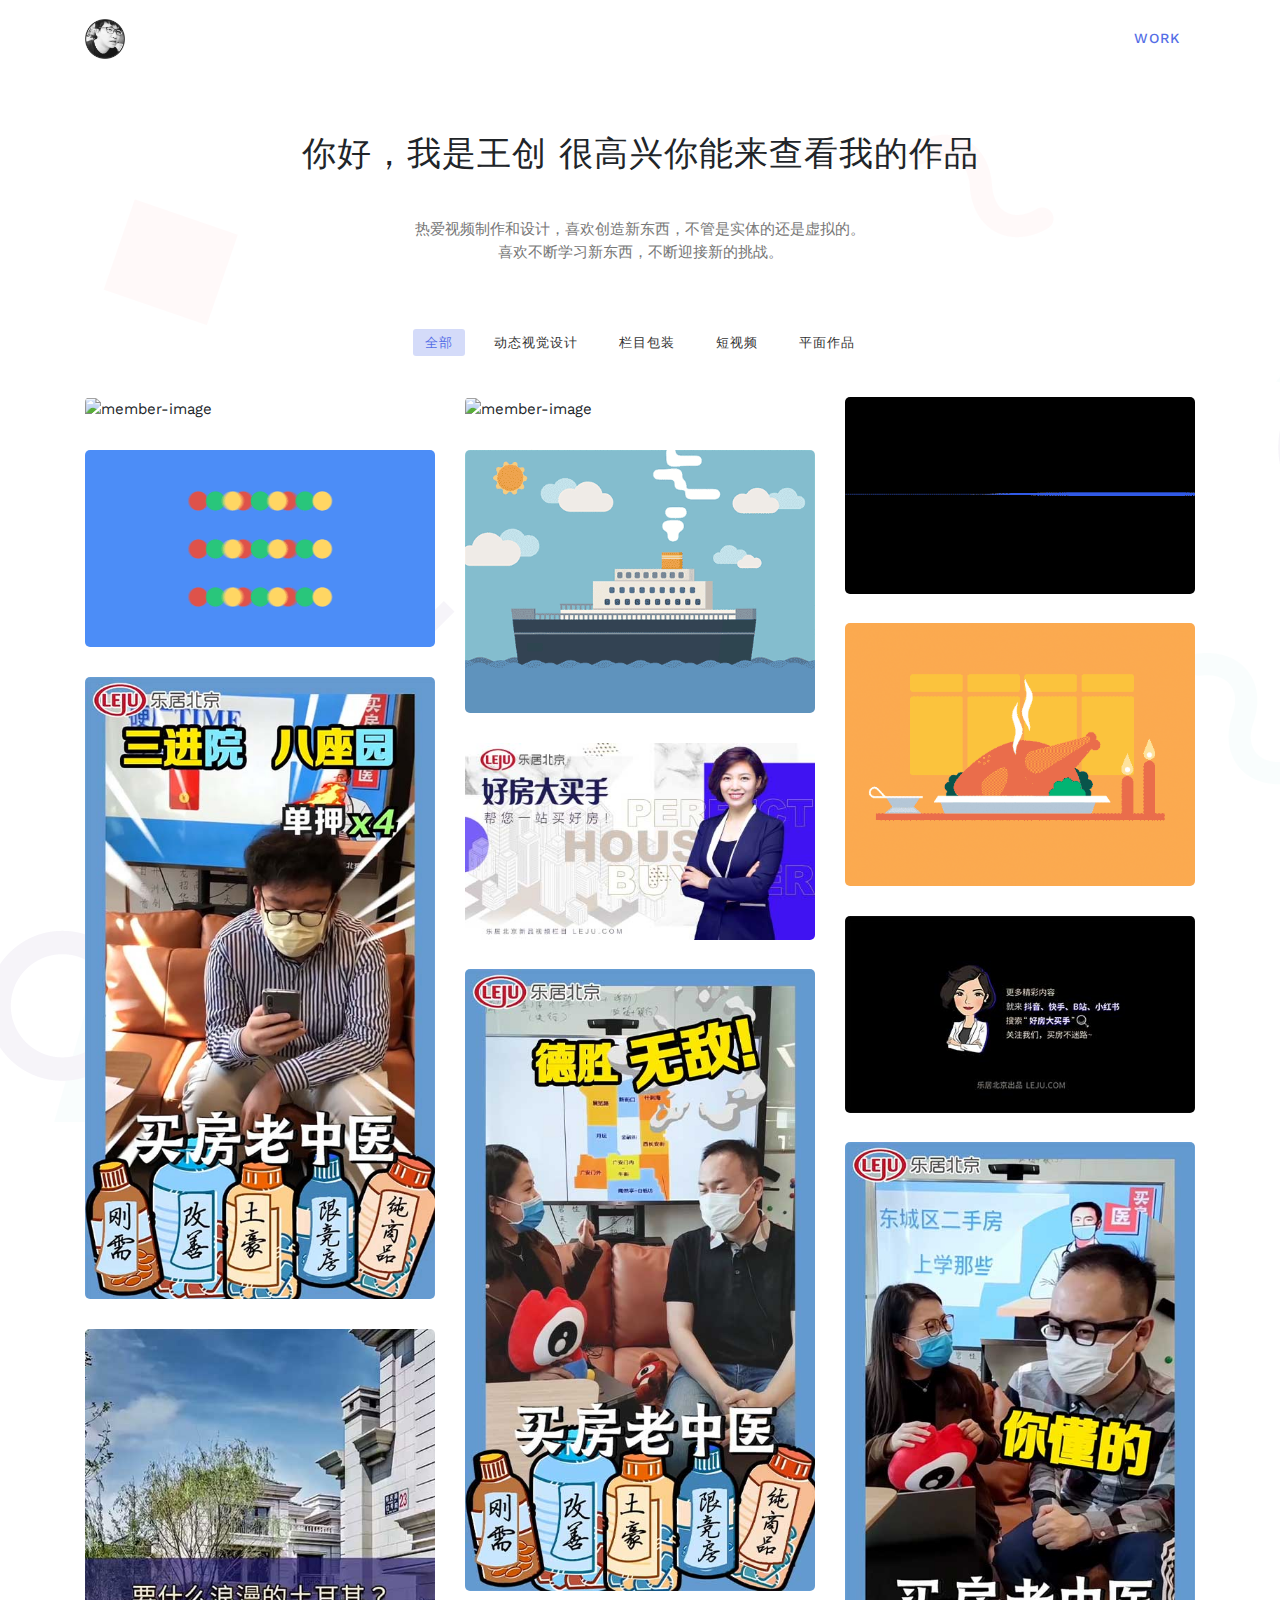
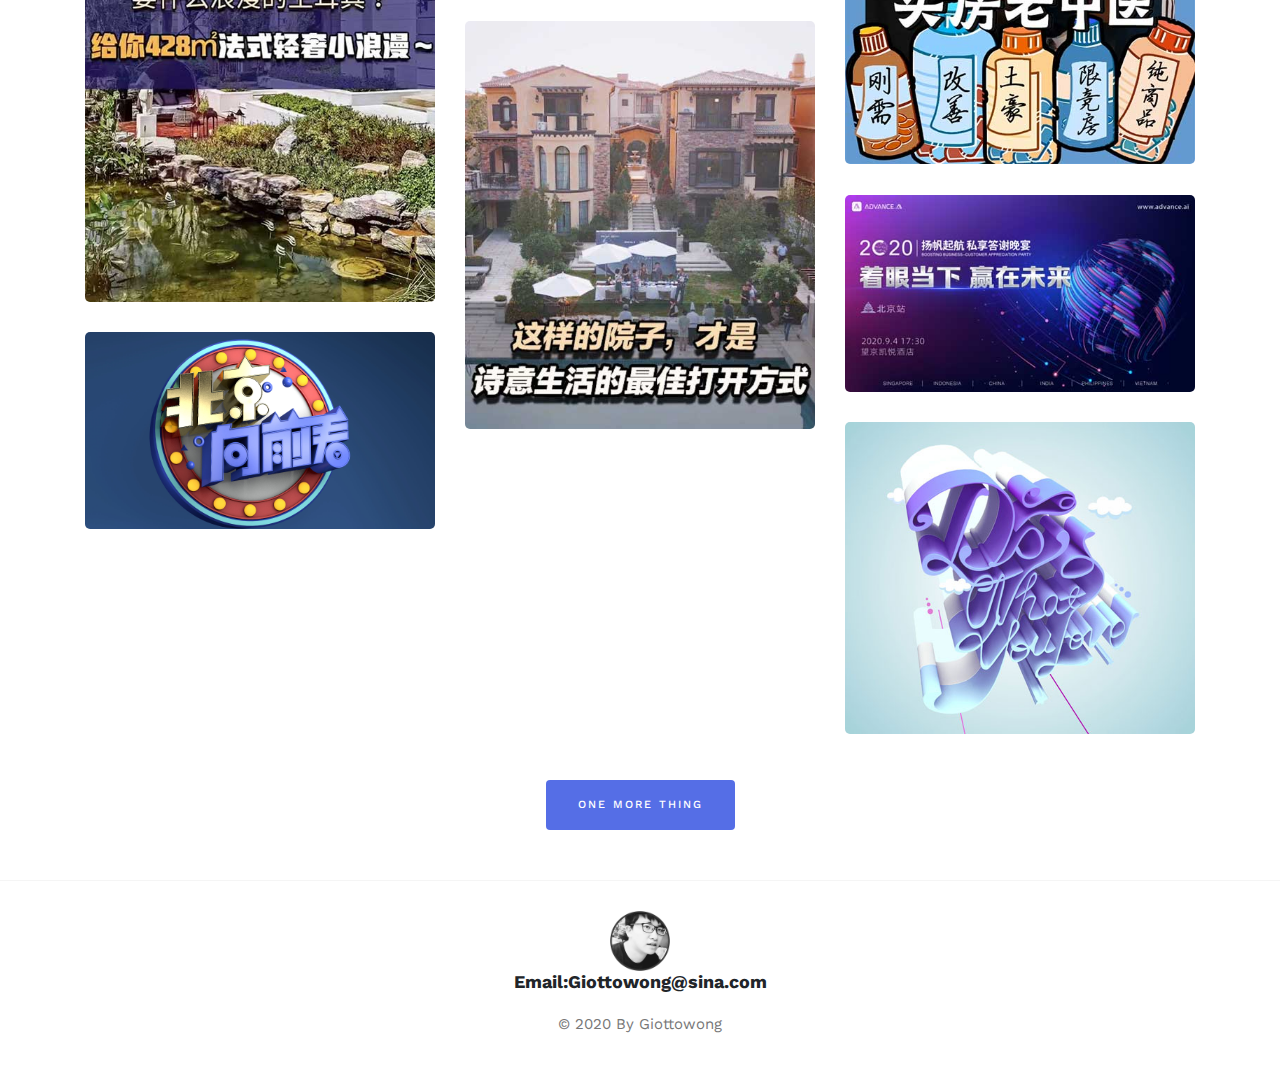
==== commit 9f8f19ce: "author" ====
--- a/index.html
+++ b/index.html
@@ -1,5 +1,5 @@
 ﻿<!DOCTYPE html>
-<html lang="en" class="no-js">
+<html lang="cn" class="no-js">
 
     <head>
         <meta charset="utf-8">
@@ -34,7 +34,8 @@
         <nav class="navbar navbar-expand-lg navbar-default navbar-custom navbar-light">
 
             <div class="container">
-                <a class="navbar-brand logo" href="index.html"><i class="icofont-deer-head"></i></a>
+                 <img src="images/works/own.png" style="width: 40px;"
+                           >
 
                 <div class="navbar-header">
 
@@ -122,6 +123,63 @@
                             </div>
                         </div>
 
+                        <div class="col-lg-4 design">
+
+                                <div class="portfolio-box">
+                                    <div class="portfolio-box-img">
+                                        <img src="images/works/PS4.gif" class="img-fluid" alt="member-image">
+                                    </div>
+                                    <div class="portfolio-box-detail">
+                                        <p>C4D作品</p>
+                                        <h4>Playstation4</h4>
+                                    </div>
+                                </div>
+
+                        </div>
+
+
+                        <div class="col-lg-4 design">
+
+                                <div class="portfolio-box">
+                                    <div class="portfolio-box-img">
+                                        <img src="images/works/ball.gif" class="img-fluid" alt="member-image">
+                                    </div>
+                                    <div class="portfolio-box-detail">
+                                        <p>C4D练习作品</p>
+                                        <h4>小球组成立方体</h4>
+                                    </div>
+                                </div>
+
+                        </div>
+
+                        <div class="col-lg-4 design">
+
+                                <div class="portfolio-box">
+                                    <div class="portfolio-box-img">
+                                        <img src="images/works/steamer.gif" class="img-fluid" alt="member-image">
+                                    </div>
+                                    <div class="portfolio-box-detail">
+                                        <p>AE练习作品</p>
+                                        <h4>轮船</h4>
+                                    </div>
+                                </div>
+
+                        </div>
+
+                        <div class="col-lg-4 design">
+
+                                <div class="portfolio-box">
+                                    <div class="portfolio-box-img">
+                                        <img src="images/works/tk.gif" class="img-fluid" alt="member-image">
+                                    </div>
+                                    <div class="portfolio-box-detail">
+                                        <p>AE练习作品</p>
+                                        <h4>火鸡</h4>
+                                    </div>
+                                </div>
+
+                        </div>
+
                         <div class="col-lg-4 personal">
 							<div class="m-video" data-src="http://1253473436.vod2.myqcloud.com/2e3c1425vodgzp1253473436/cd3b02a75285890810445170780/DeVdR46sCoEA.mp4" >
 
@@ -168,7 +226,36 @@
                             </div>
                         </div>
 
-                        <div class="col-lg-4 design personal">
+                        <div class="col-lg-4 personal">
+                           <div class="m-video" data-src="https://ess.leju.com/house/file/42-2-JM3A0rPyLKprSTXivK7Q3f030PNdoyCAPmBT2zV6P0F0kWu26bgZdOClnip7jmm2lPvAHAblWJosKW1Q.mp4">
+                                <div class="portfolio-box">
+                                    <div class="portfolio-box-img">
+                                        <img src="images/works/img8.jpg" class="img-fluid" alt="member-image">
+                                    </div>
+                                    <div class="portfolio-box-detail">
+                                        <p>短视频</p>
+                                        <h4>买房老中医_西城区学区房</h4>
+                                    </div>
+                                </div>
+                            </div>
+                        </div>
+
+                        <div class="col-lg-4 personal">
+                            <div class="m-video" data-src="https://ess.leju.com/house/file/42-2-N3G6GoWmhAT814761bQFCOIUvICMdwLPFNvblEY4TgqBVVyD9V26CzZhdhY2WQnqWgsDihdEE9XvghYS.mp4">
+                                <div class="portfolio-box">
+                                    <div class="portfolio-box-img">
+                                        <img src="images/works/img7.jpg" class="img-fluid" alt="member-image">
+                                    </div>
+                                    <div class="portfolio-box-detail">
+                                        <p>短视频</p>
+                                        <h4>买房老中医_东城区学区房</h4>
+                                    </div>
+                                </div>
+                            </div>
+                        </div>
+
+
+                        <div class="col-lg-4 personal">
                            <div class="m-video" data-src="http://1253473436.vod2.myqcloud.com/2e3c1425vodgzp1253473436/dff87c105285890810445984254/fh1lncGV5ZYA.mp4">
                                 <div class="portfolio-box">
                                     <div class="portfolio-box-img">
@@ -182,103 +269,65 @@
                             </div>
                         </div>
 
-                        <div class="col-lg-4 mockup android">
-                            <a href="">
-                                <div class="portfolio-box">
-                                    <div class="portfolio-box-img">
-                                        <img src="images/works/img8.jpg" class="img-fluid" alt="member-image">
-                                    </div>
-                                    <div class="portfolio-box-detail">
-                                        <p>UI Elements, Media</p>
-                                        <h4>Console Activity</h4>
-                                    </div>
-                                </div>
-                            </a>
-                        </div>
-
-                        <div class="col-lg-4 design mockup">
-                            <a href="">
-                                <div class="portfolio-box">
-                                    <div class="portfolio-box-img">
-                                        <img src="images/works/img7.jpg" class="img-fluid" alt="member-image">
-                                    </div>
-                                    <div class="portfolio-box-detail">
-                                        <p>Illustrations, Graphics</p>
-                                        <h4>Shake It!</h4>
-                                    </div>
-                                </div>
-                            </a>
-                        </div>
-
-                        <div class="col-lg-4 design mockup">
-                            <a href="">
+                        <div class="col-lg-4 personal">
+                            <div class="m-video" data-src="https://ess.leju.com/house/file/42-2-AAr0hsvAUQMXFNtzRi2vhEbveBGVQ7YQLx5irAsnEOe8SuqUw1OCybx3KBZ24vSWhb1Hz3ESkW2GRyop.mp4">
                                 <div class="portfolio-box">
                                     <div class="portfolio-box-img">
                                         <img src="images/works/img9.jpg" class="img-fluid" alt="member-image">
                                     </div>
                                     <div class="portfolio-box-detail">
-                                        <p>Illustrations, Graphics</p>
-                                        <h4>Shake It!</h4>
-                                    </div>
-                                </div>
-                            </a>
-                        </div>
-
-                        <div class="col-lg-4 design mockup">
-                            <a href="">
+                                        <p>短视频</p>
+                                        <h4>好房大买手_阳光城溪山悦</h4>
+                                    </div>
+                                </div>
+                            </div>
+                        </div>
+
+                        <div class="col-lg-4 android">
+
                                 <div class="portfolio-box">
                                     <div class="portfolio-box-img">
                                         <img src="images/works/img10.jpg" class="img-fluid" alt="member-image">
                                     </div>
                                     <div class="portfolio-box-detail">
-                                        <p>Illustrations, Graphics</p>
-                                        <h4>Shake It!</h4>
-                                    </div>
-                                </div>
-                            </a>
-                        </div>
-
-                        <div class="col-lg-4 design">
-                            <a href="">
-                                <div class="portfolio-box">
-                                    <div class="portfolio-box-img">
-                                        <img src="images/works/img11.jpg" class="img-fluid" alt="member-image">
-                                    </div>
-                                    <div class="portfolio-box-detail">
-                                        <p>Illustrations, Graphics</p>
-                                        <h4>Shake It!</h4>
-                                    </div>
-                                </div>
-                            </a>
-                        </div>
-
-                        <div class="col-lg-4 design mockup">
-                            <a href="">
+                                        <p>平面作品</p>
+                                        <h4>AdvanceAI参会主视觉</h4>
+                                    </div>
+                                </div>
+
+                        </div>
+
+
+
+                        <div class="col-lg-4 android">
+
                                 <div class="portfolio-box">
                                     <div class="portfolio-box-img">
                                         <img src="images/works/img12.jpg" class="img-fluid" alt="member-image">
                                     </div>
                                     <div class="portfolio-box-detail">
-                                        <p>Illustrations, Graphics</p>
-                                        <h4>Shake It!</h4>
-                                    </div>
-                                </div>
-                            </a>
-                        </div>
-
-                        <div class="col-lg-4 design mockup">
-                            <a href="">
+                                        <p>C4D作品</p>
+                                        <h4>3D立体文字</h4>
+                                    </div>
+                                </div>
+
+                        </div>
+
+                        <div class="col-lg-4 android">
+
                                 <div class="portfolio-box">
                                     <div class="portfolio-box-img">
                                         <img src="images/works/img13.jpg" class="img-fluid" alt="member-image">
                                     </div>
                                     <div class="portfolio-box-detail">
-                                        <p>Illustrations, Graphics</p>
-                                        <h4>Shake It!</h4>
-                                    </div>
-                                </div>
-                            </a>
-                        </div>
+                                        <p>C4D作品</p>
+                                        <h4>3D立体文字</h4>
+                                    </div>
+                                </div>
+
+                        </div>
+
+
 
                     </div>
                     <!-- end portfoliocontainer-->
@@ -288,7 +337,8 @@
                 <div class="row">
                     <div class="col-lg-12">
                         <div class="text-center margin-t-30">
-                            <a href="work.html" class="btn btn-custom">More works</a>
+                            <div  class="btn btn-custom">One more thing</div
+                          >
                         </div>
                     </div>
                 </div>
@@ -296,45 +346,7 @@
             </div> <!-- end container -->
         </section>
 
-        <section class="margin-t-30">
-            <div class="container">
-
-                <div class="row text-center">
-                    <div class="col-lg-4">
-                        <div class="service-box">
-                            <div class="service-icon">
-                                <i class="pe-7s-leaf text-custom"></i>
-                            </div>
-                            <h4 class="text-uppercase service-title mt-3">Branding</h4>
-
-                            <p class="text-muted">Duis aute irure dolor in reprehenderit in voluptate velit esse cillum dolore eu fugiat nulla pariatur. Excepteur sint occaecat.</p>
-                        </div>
-                    </div>
-                    <div class="col-lg-4">
-                        <div class="service-box">
-                            <div class="service-icon">
-                                <i class="pe-7s-helm text-custom"></i>
-                            </div>
-                            <h4 class="text-uppercase service-title mt-3">Highly customizable</h4>
-
-                            <p class="text-muted">Duis aute irure dolor in reprehenderit in voluptate velit esse cillum dolore eu fugiat nulla pariatur. Excepteur sint occaecat.</p>
-                        </div>
-                    </div>
-
-                    <div class="col-lg-4">
-                        <div class="service-box">
-                            <div class="service-icon">
-                                <i class="pe-7s-airplay text-custom"></i>
-                            </div>
-                            <h4 class="text-uppercase service-title mt-3">Responsive design</h4>
-
-                            <p class="text-muted">Duis aute irure dolor in reprehenderit in voluptate velit esse cillum dolore eu fugiat nulla pariatur. Excepteur sint occaecat.</p>
-                        </div>
-                    </div>
-                </div>
-
-            </div> <!-- end container -->
-        </section>
+
 
 
         <!-- FOOTER -->
@@ -344,19 +356,13 @@
                 <div class="row">
                     <div class="col-lg-12">
                         <div class="text-center">
-                            <a class="pb-2 display-4 mb-0 d-inline-block text-dark" href="index.html"><i
-                                    class="icofont-deer-head"></i></a>
-                            <h4 class="font-weight-bold">BUCKZO</h4>
-
-                            <ul class="list-inline social-circle margin-t-30">
-                                <li class="list-inline-item"><a href=""> <i class="icofont-envato"></i> </a></li>
-                                <li class="list-inline-item"><a href=""> <i class="icofont-facebook"></i> </a></li>
-                                <li class="list-inline-item"><a href=""> <i class="icofont-skype"></i> </a></li>
-                                <li class="list-inline-item"><a href=""> <i class="icofont-twitter"></i> </a></li>
-                                <li class="list-inline-item"><a href=""> <i class="icofont-whatsapp"></i> </a></li>
-                            </ul>
-
-                            <p class="text-muted m-b-0 copyright-txt"> © 2020 Buckzo. By <a href="http://www.bootstrapmb.com" title="">MyraStudio</a></p>
+                          <img src="images/works/own.png" style="width: 60px;"
+                                    >
+                            <h4 class="font-weight-bold">Email:Giottowong@sina.com</h4>
+
+
+
+                            <p class="text-muted m-b-0 copyright-txt"> © 2020 By <a>Giottowong</a></p>
 
                         </div>
                     </div>
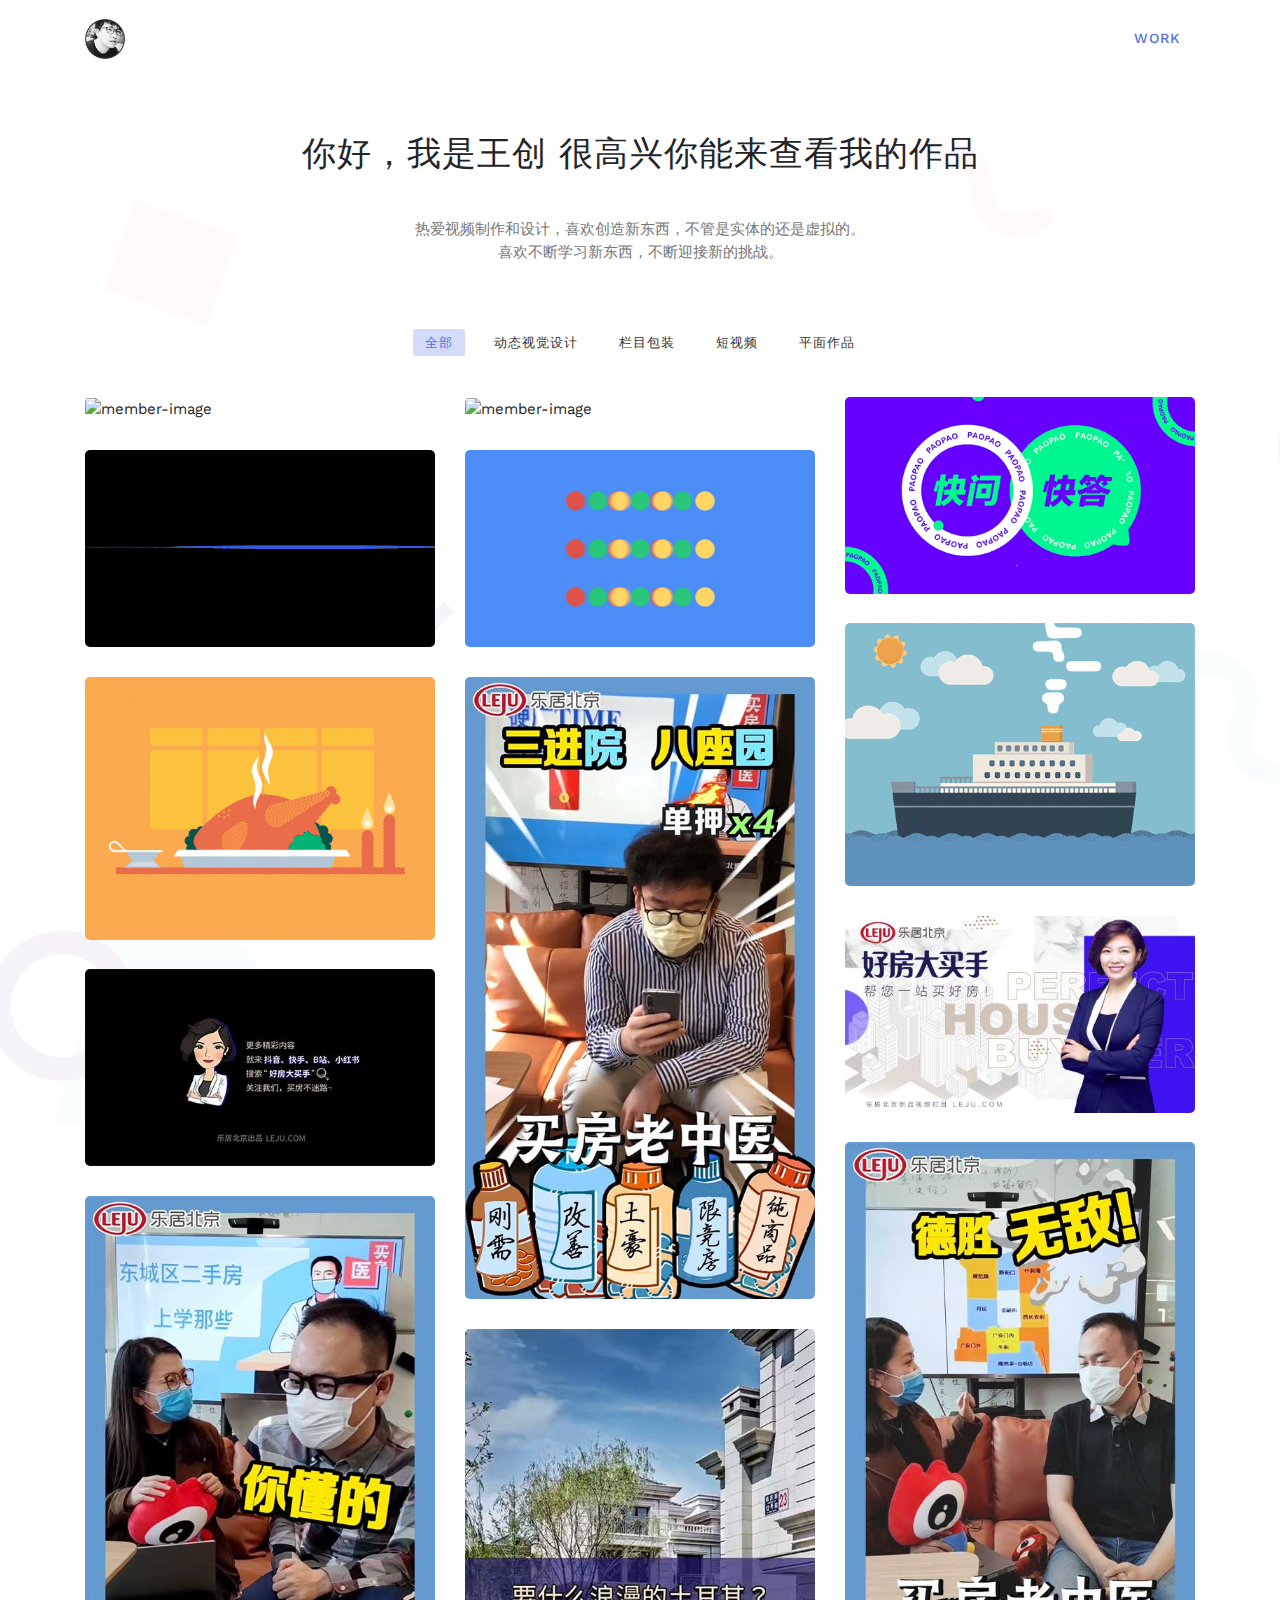
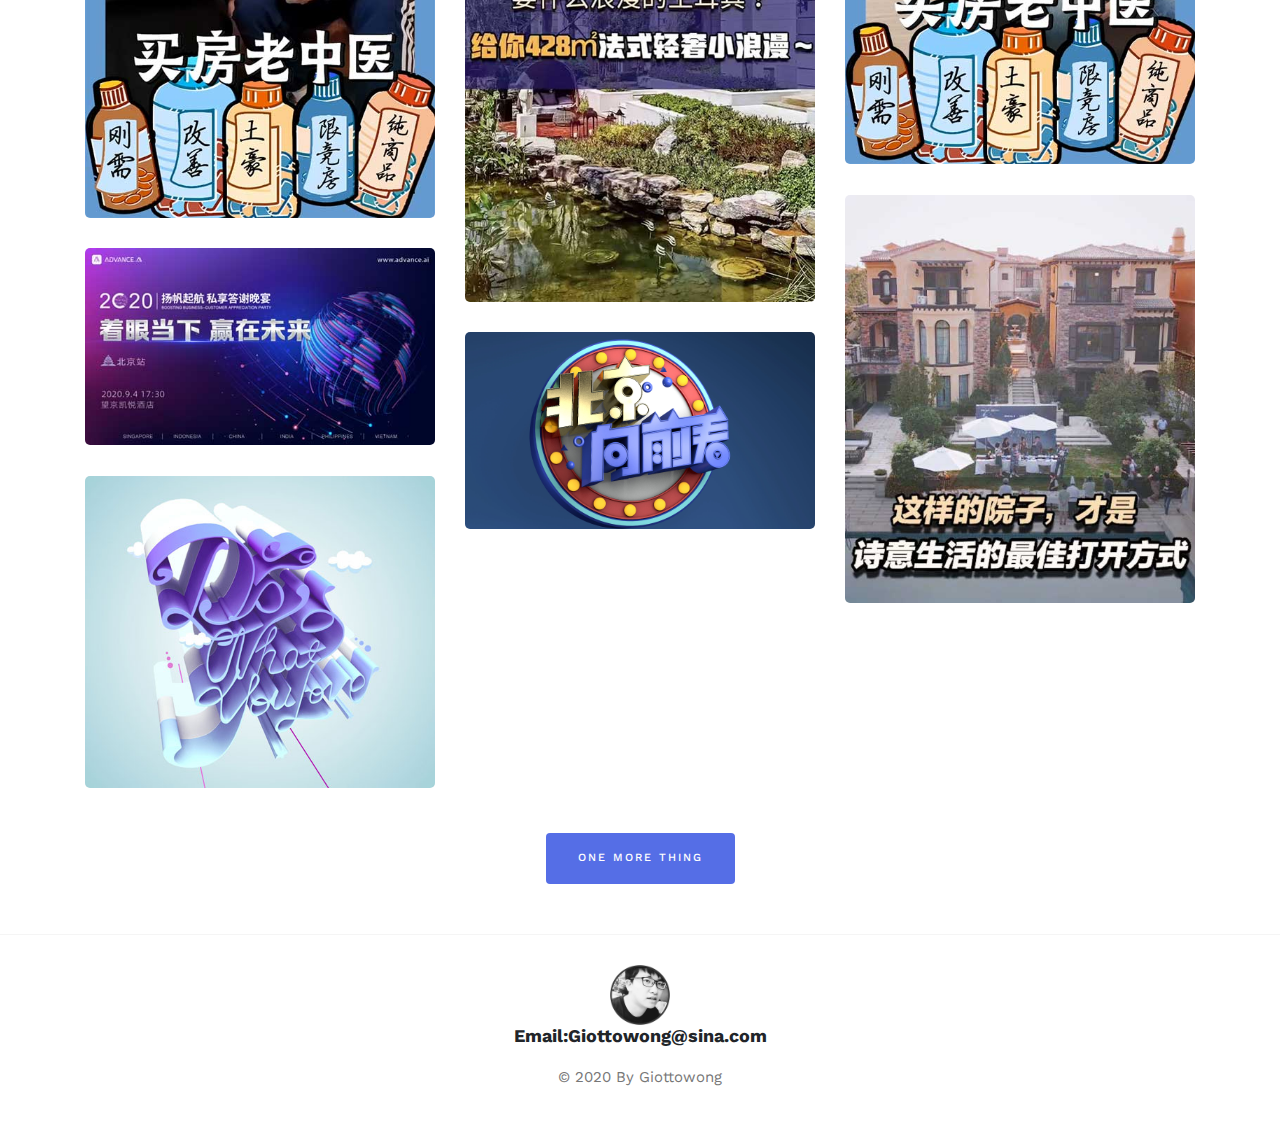
==== commit 87805c1c: "author" ====
--- a/index.html
+++ b/index.html
@@ -123,6 +123,20 @@
                             </div>
                         </div>
 
+                        <div class="col-lg-4 mockup">
+                          <div class="m-video" data-src="http://1253473436.vod2.myqcloud.com/2e3c1425vodgzp1253473436/496d2bd85285890810474339995/krqSPrYksUYA.mp4">
+                                <div class="portfolio-box">
+                                    <div class="portfolio-box-img">
+                                        <img src="images/works/paopao.gif" class="img-fluid" alt="member-image">
+                                    </div>
+                                    <div class="portfolio-box-detail">
+                                        <p>栏目包装</p>
+                                        <h4>专访包装</h4>
+                                    </div>
+                                </div>
+                            </div>
+                        </div>
+
                         <div class="col-lg-4 design">
 
                                 <div class="portfolio-box">
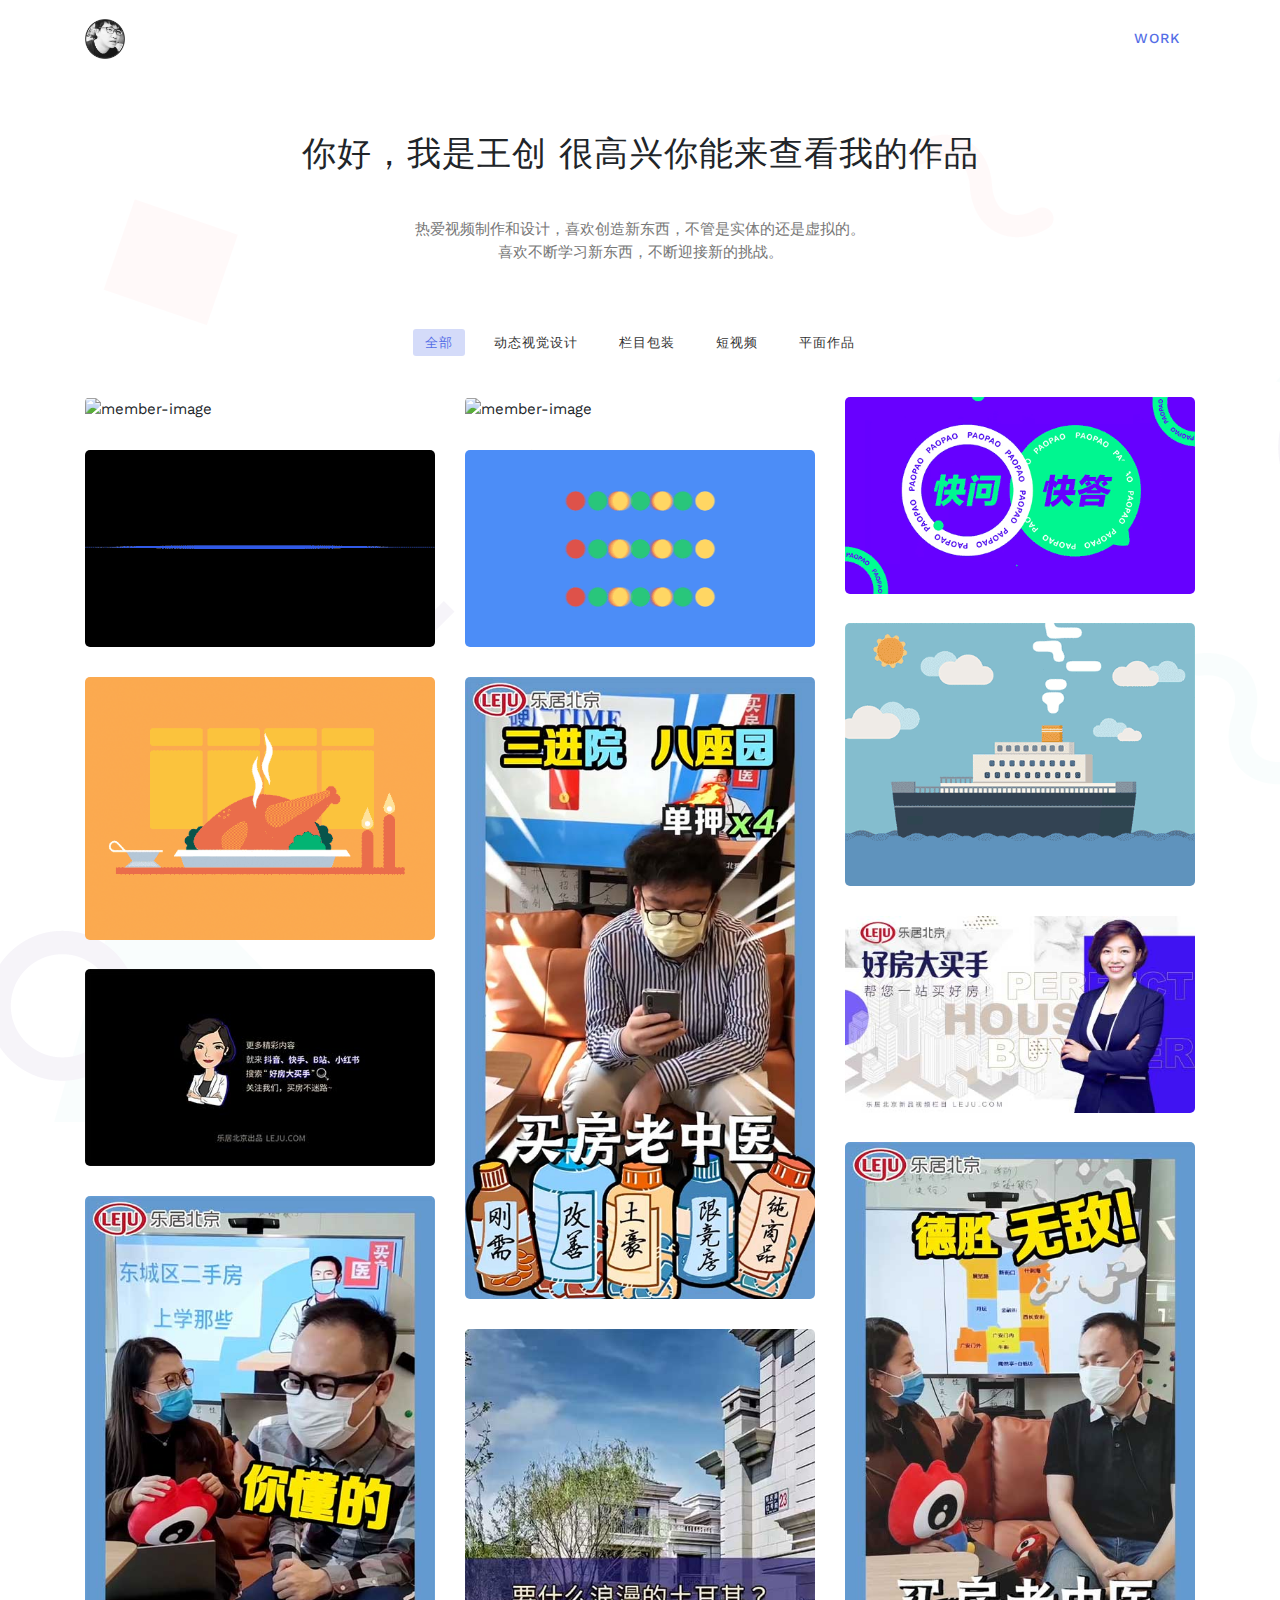
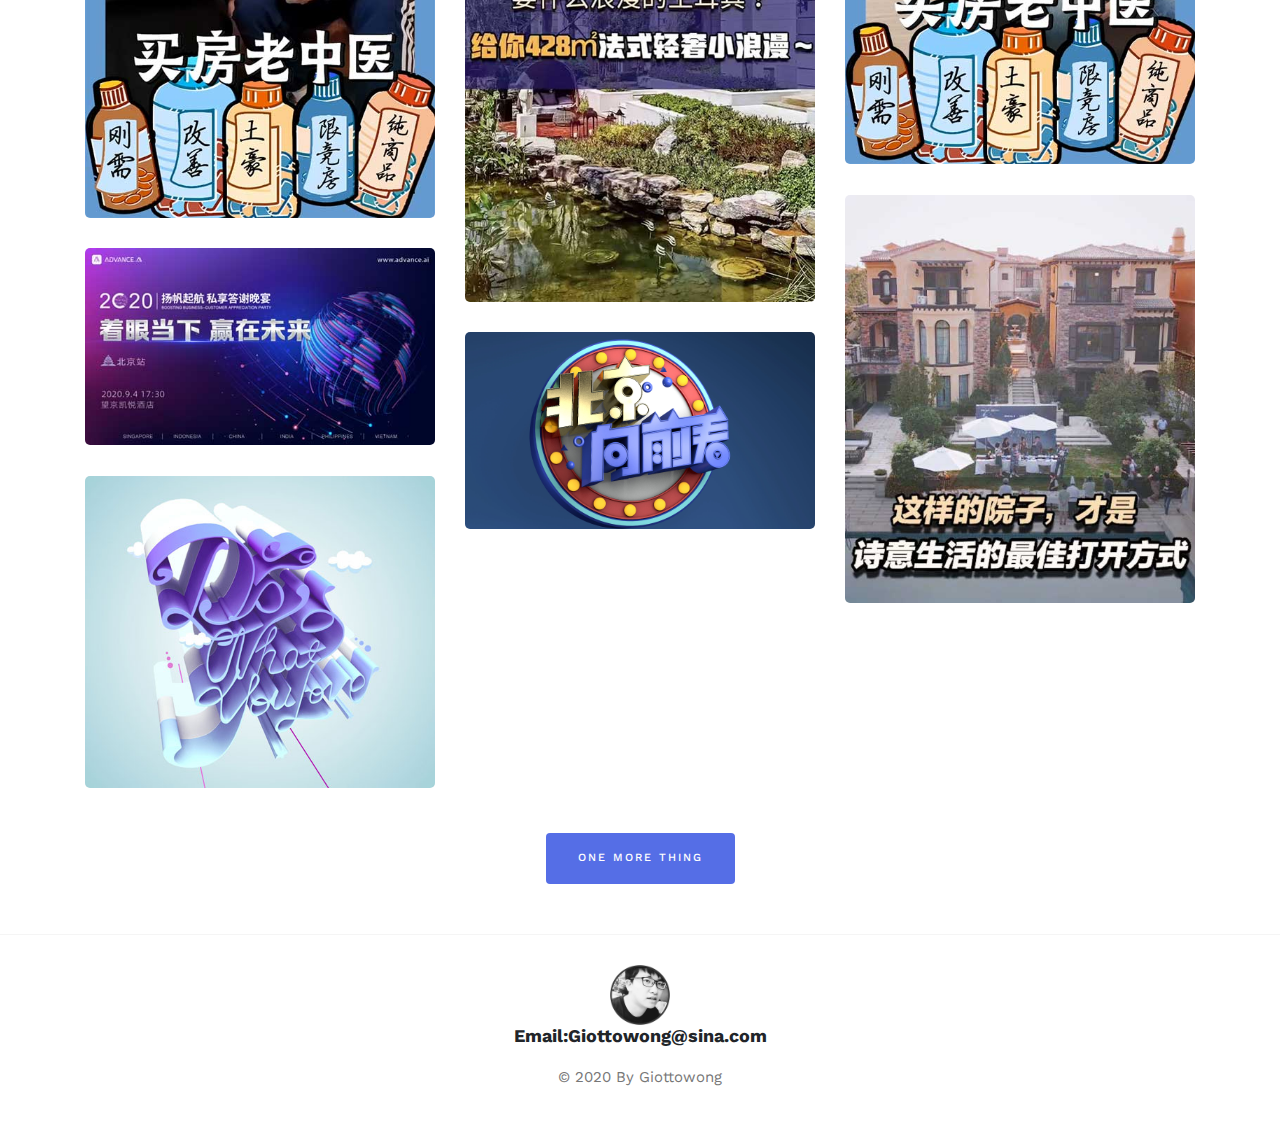
==== commit faeafc47: "author" ====
--- a/index.html
+++ b/index.html
@@ -4,10 +4,11 @@
     <head>
         <meta charset="utf-8">
         <meta name="viewport" content="width=device-width, initial-scale=1">
-        <title>Buckzo - Responsive Minimal Template</title>
+        <title>王创的个人主页</title>
         <meta name="description" content="" />
         <meta name="keywords" content="" />
         <meta name="author" content="MyraStudio" />
+        <link rel="icon" href="images/works/own.png" sizes="32x32">
 
 		<link rel="stylesheet" type="text/css" href="video.css"/>
 
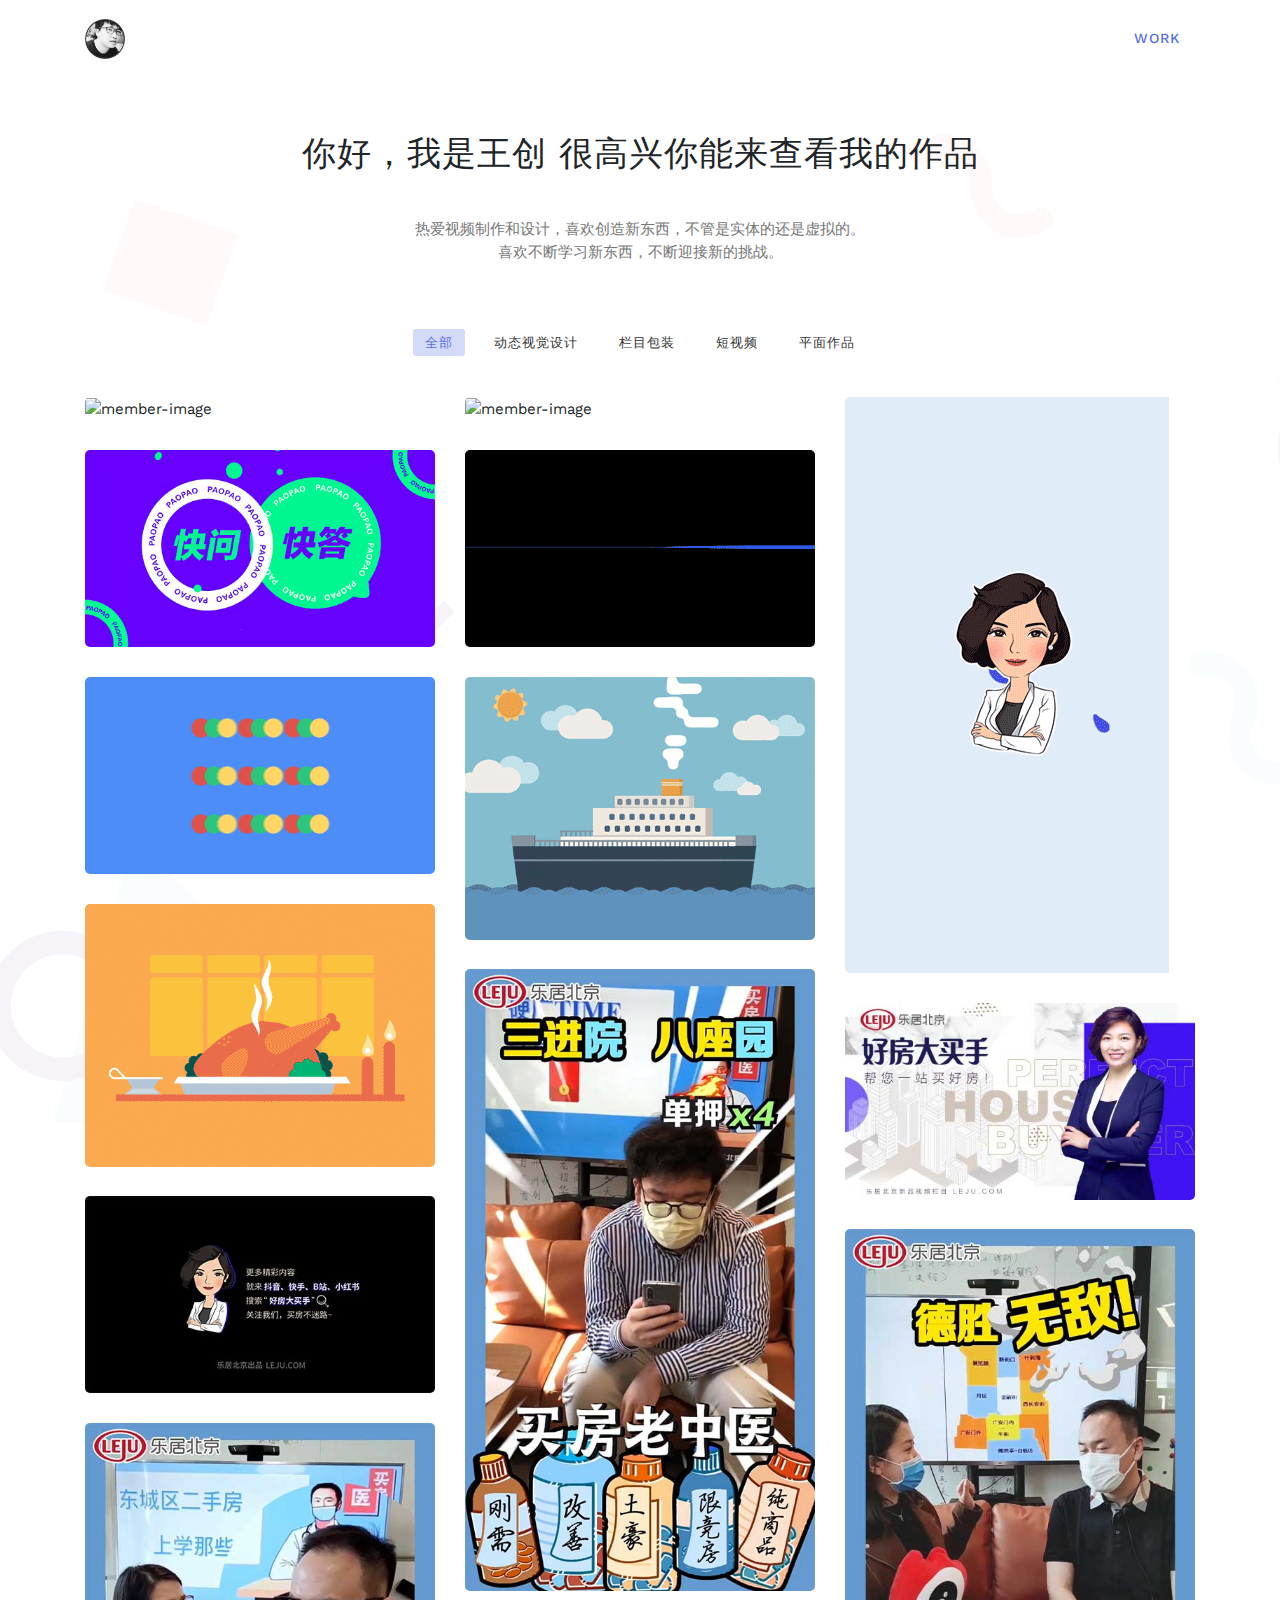
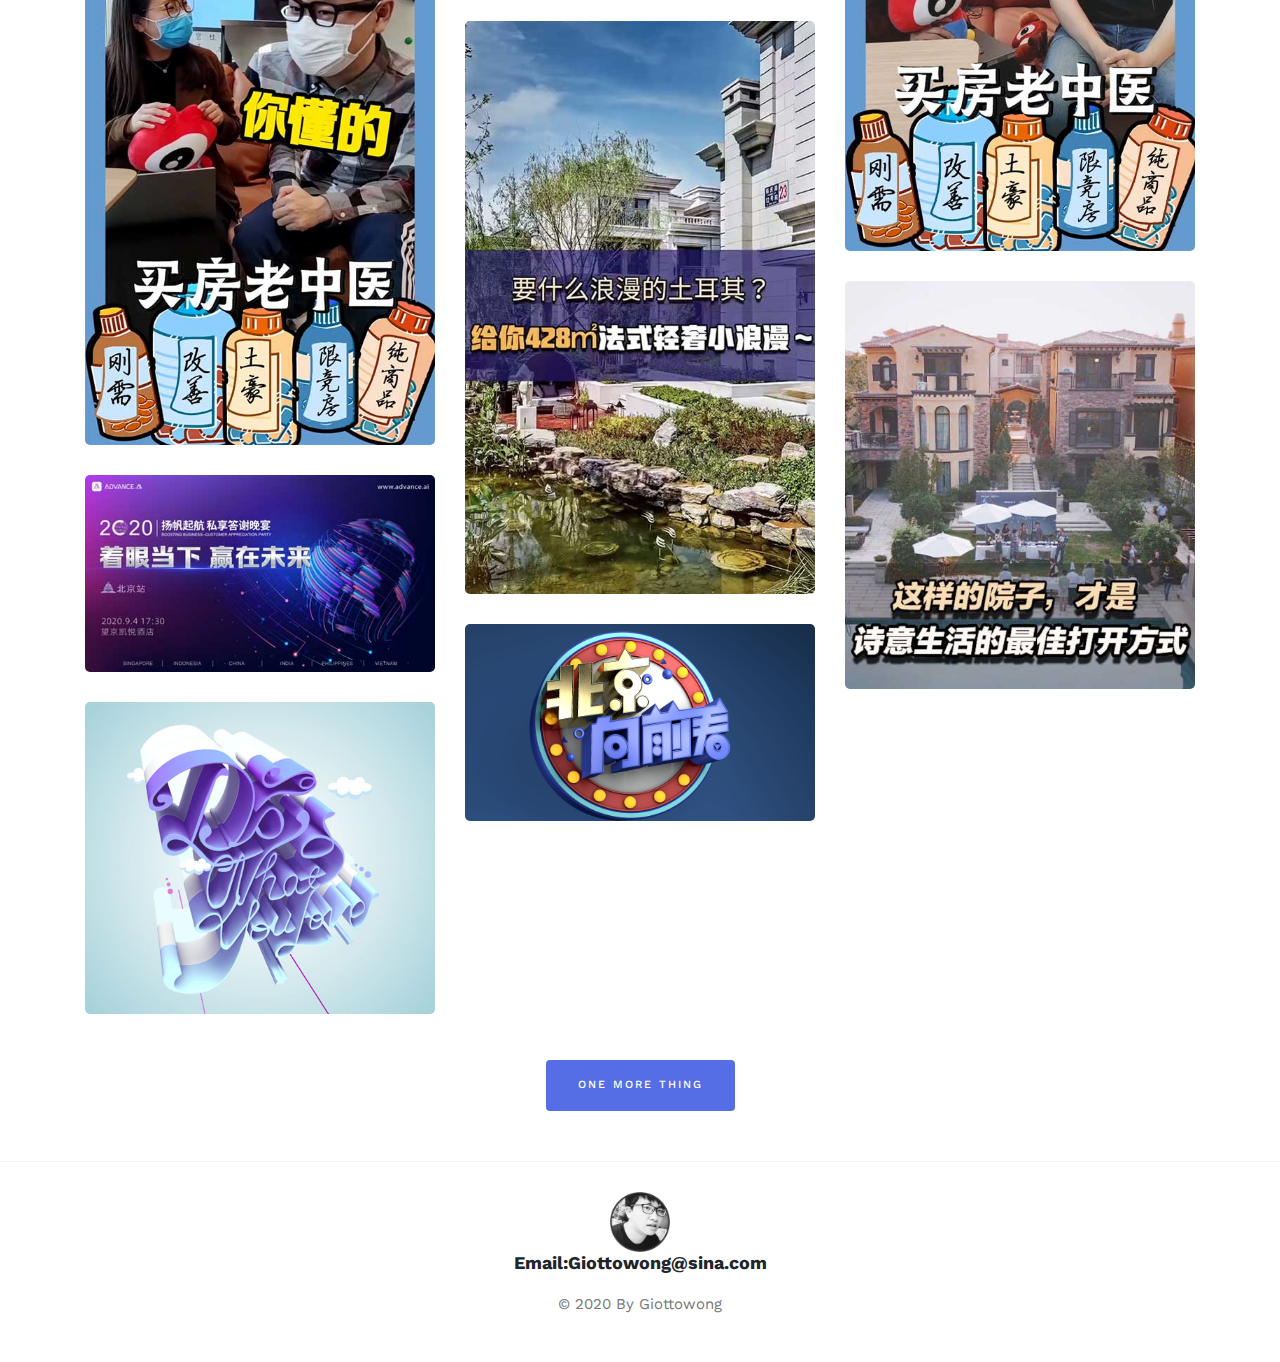
==== commit a7bcaaa2: "author" ====
--- a/index.html
+++ b/index.html
@@ -125,6 +125,20 @@
                         </div>
 
                         <div class="col-lg-4 mockup">
+
+                                <div class="portfolio-box">
+                                    <div class="portfolio-box-img">
+                                        <img src="images/works/xlbmf.gif" class="img-fluid" alt="member-image">
+                                    </div>
+                                    <div class="portfolio-box-detail">
+                                        <p>栏目包装</p>
+                                        <h4>晓利帮买房包装</h4>
+                                    </div>
+                                </div>
+
+                        </div>
+
+                        <div class="col-lg-4 mockup">
                           <div class="m-video" data-src="http://1253473436.vod2.myqcloud.com/2e3c1425vodgzp1253473436/496d2bd85285890810474339995/krqSPrYksUYA.mp4">
                                 <div class="portfolio-box">
                                     <div class="portfolio-box-img">
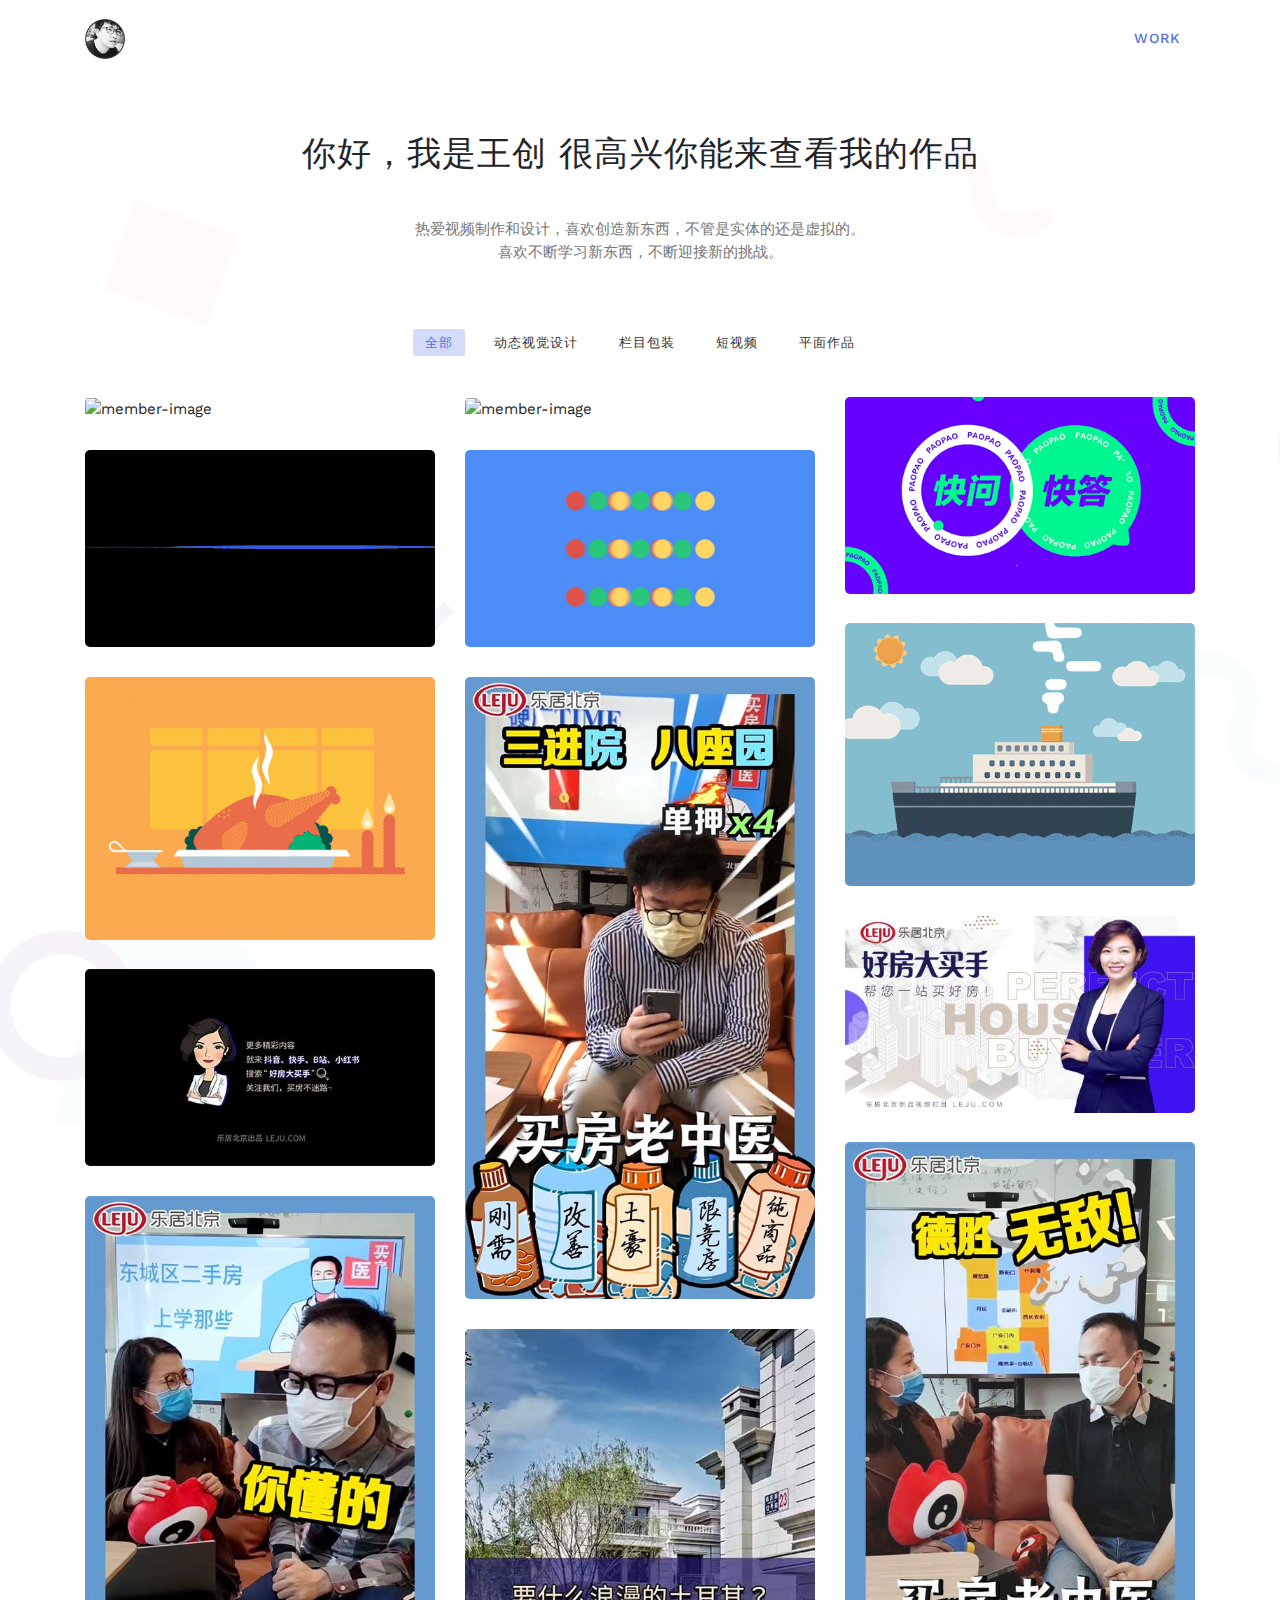
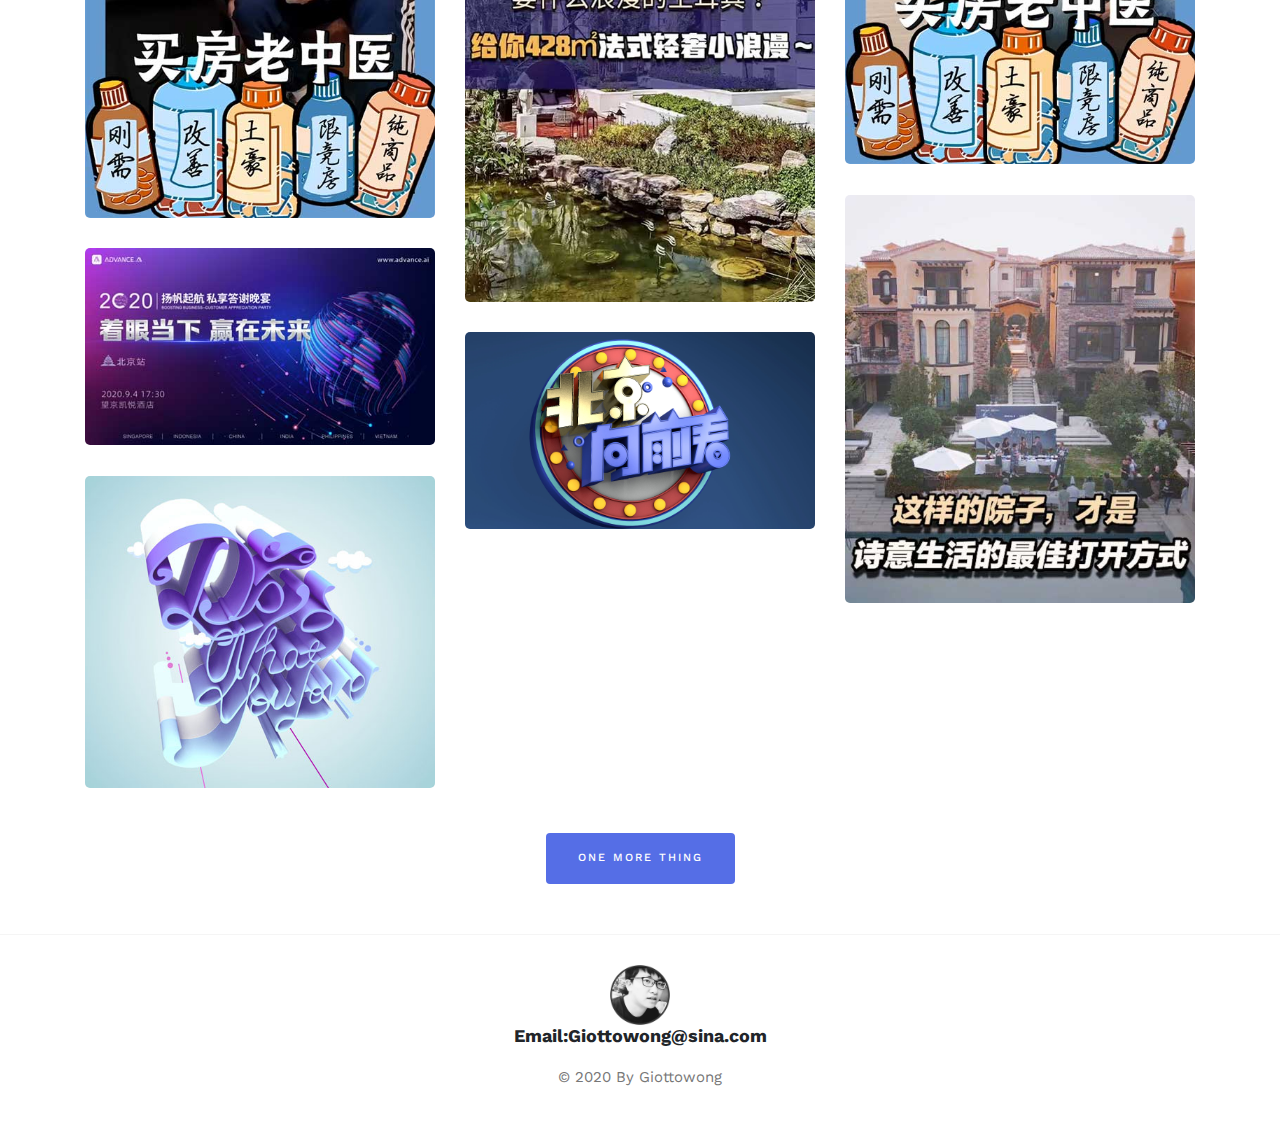
==== commit b8260343: "author" ====
--- a/index.html
+++ b/index.html
@@ -124,19 +124,6 @@
                             </div>
                         </div>
 
-                        <div class="col-lg-4 mockup">
-
-                                <div class="portfolio-box">
-                                    <div class="portfolio-box-img">
-                                        <img src="images/works/xlbmf.gif" class="img-fluid" alt="member-image">
-                                    </div>
-                                    <div class="portfolio-box-detail">
-                                        <p>栏目包装</p>
-                                        <h4>晓利帮买房包装</h4>
-                                    </div>
-                                </div>
-
-                        </div>
 
                         <div class="col-lg-4 mockup">
                           <div class="m-video" data-src="http://1253473436.vod2.myqcloud.com/2e3c1425vodgzp1253473436/496d2bd85285890810474339995/krqSPrYksUYA.mp4">
